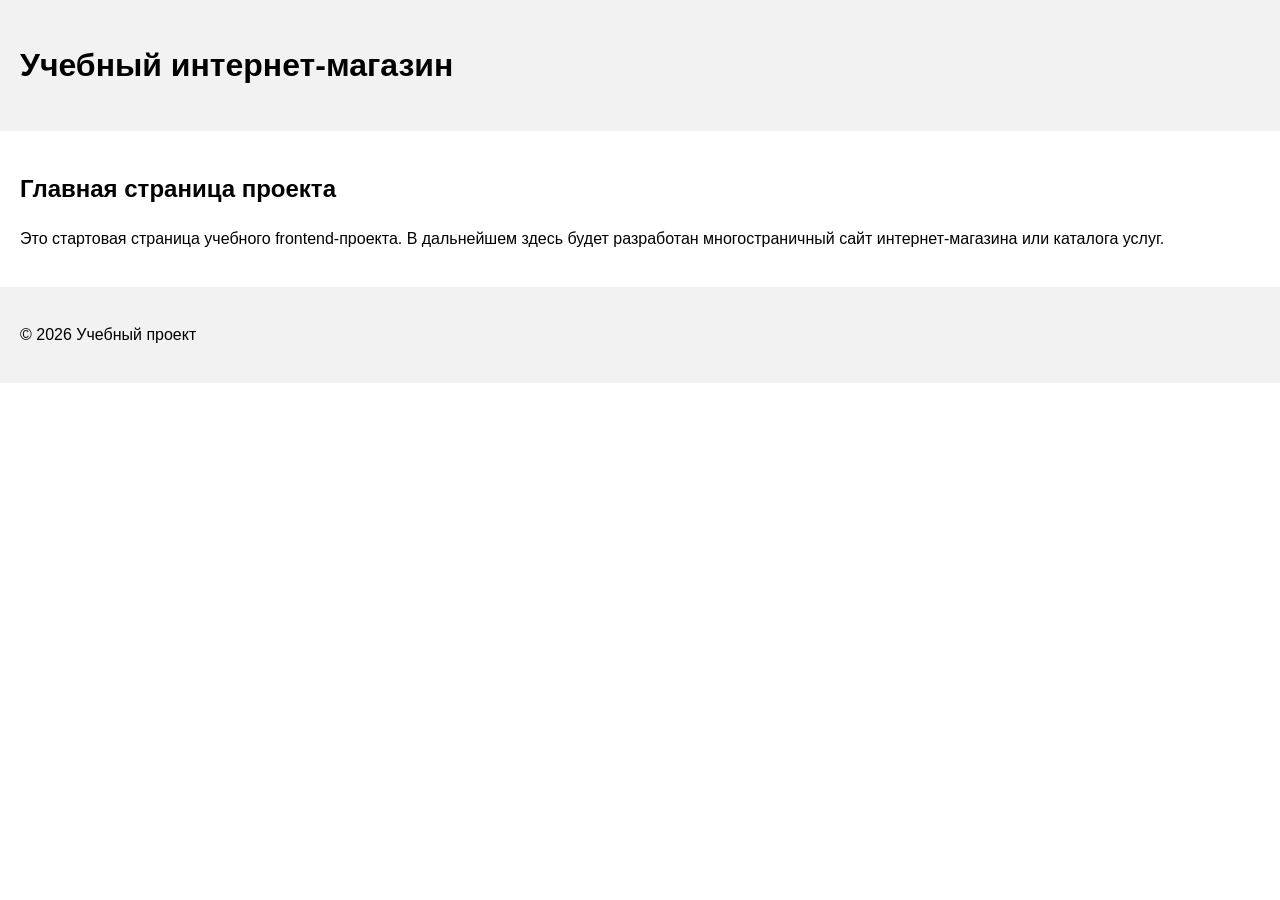
==== index.html @ 0f73a61c "feat: initialize frontend project structure" ====
<!DOCTYPE html>
<html lang="ru">
<head>
  <meta charset="UTF-8">
  <meta name="viewport" content="width=device-width, initial-scale=1.0">
  <title>Каталог товаров</title>
  <link rel="stylesheet" href="css/style.css">
</head>
<body>
  <header>
    <h1>Учебный интернет-магазин</h1>
  </header>

  <main>
    <section>
      <h2>Главная страница проекта</h2>
      <p>
        Это стартовая страница учебного frontend-проекта.
        В дальнейшем здесь будет разработан многостраничный сайт
        интернет-магазина или каталога услуг.
      </p>
    </section>

  </main>

  <footer>
    <p>&copy; 2026 Учебный проект</p>
  </footer>
</body>
</html>
---- css/style.css ----
body {
  margin: 0;
  font-family: Arial, sans-serif;
  line-height: 1.5;
}

header,
main,
footer {
  padding: 20px;
}

header {
  background-color: #f2f2f2;
}

footer {
  background-color: #f2f2f2;
}
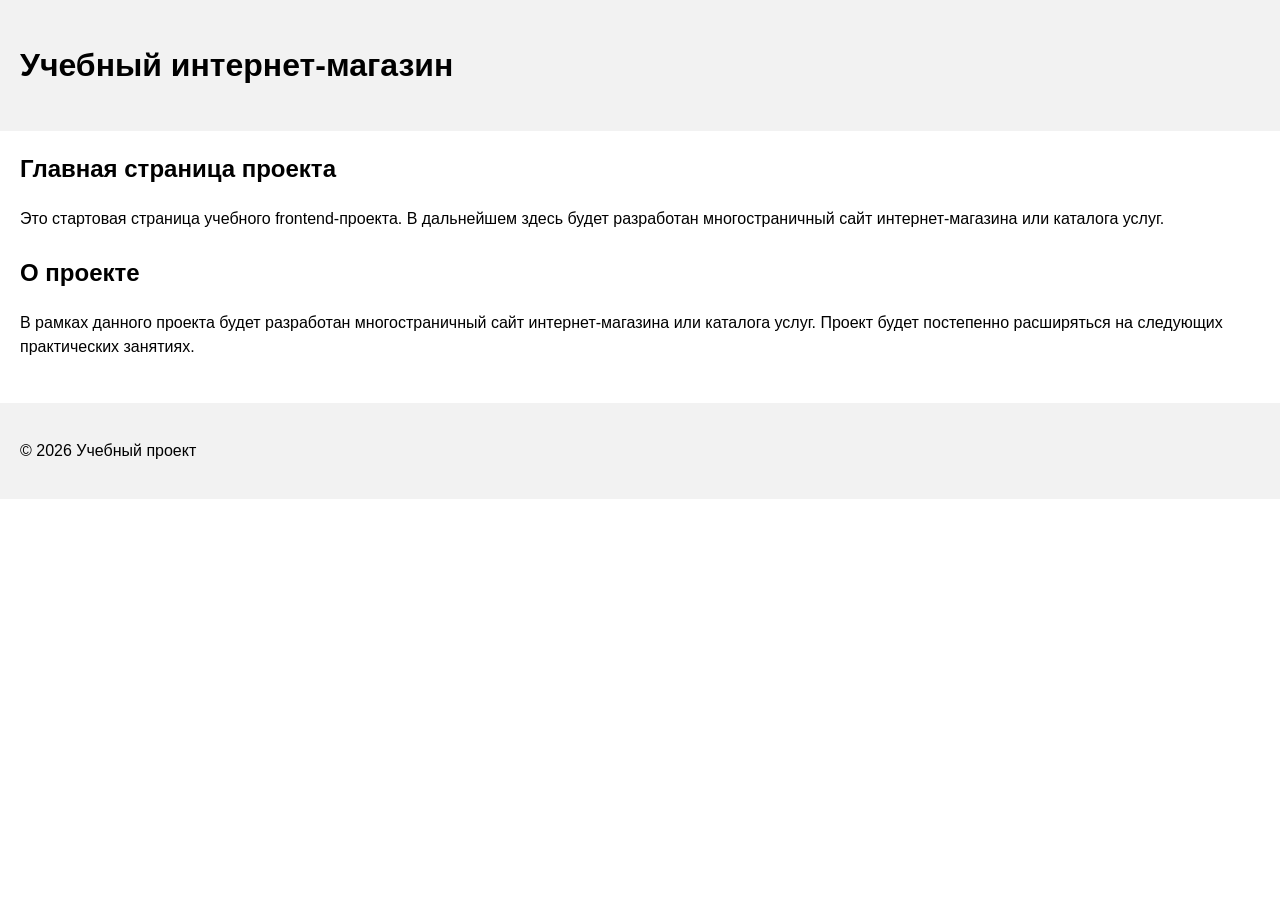
==== commit b18552d2: "feat: add project description section" ====
--- a/index.html
+++ b/index.html
@@ -21,6 +21,16 @@
       </p>
     </section>
 
+    <section>
+      <h2>О проекте</h2>
+      <p>
+        В рамках данного проекта будет разработан многостраничный сайт
+        интернет-магазина или каталога услуг. Проект будет постепенно
+        расширяться на следующих практических занятиях.
+      </p>
+    </section>
+
+
   </main>
 
   <footer>
--- a/css/style.css
+++ b/css/style.css
@@ -16,4 +16,12 @@
 
 footer {
   background-color: #f2f2f2;
-}+}
+
+section {
+  margin-bottom: 24px;
+}
+
+section h2 {
+  margin-top: 0;
+}
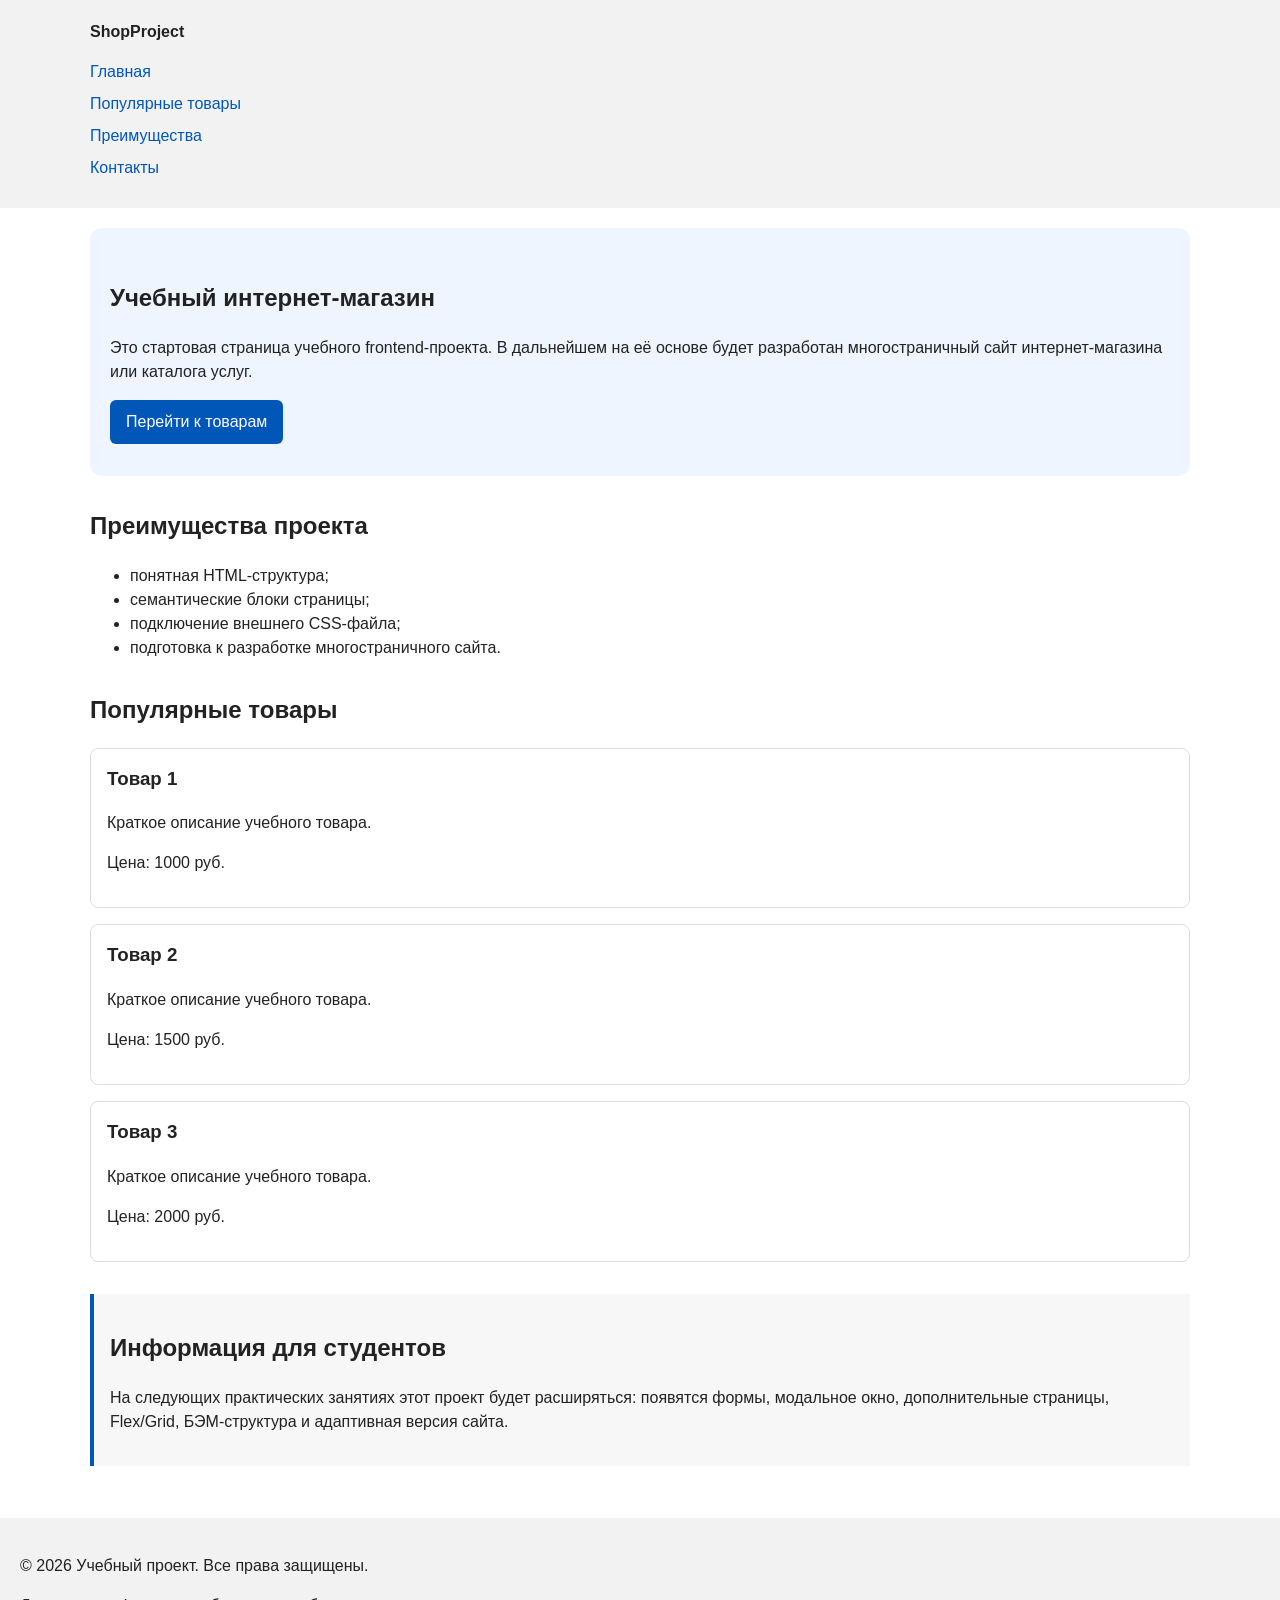
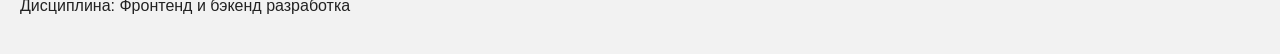
==== commit 574fce8c: "feat: add semantic HTML structure and base CSS styles" ====
--- a/index.html
+++ b/index.html
@@ -3,38 +3,88 @@
 <head>
   <meta charset="UTF-8">
   <meta name="viewport" content="width=device-width, initial-scale=1.0">
-  <title>Каталог товаров</title>
+  <title>Учебный интернет-магазин</title>
   <link rel="stylesheet" href="css/style.css">
 </head>
 <body>
   <header>
-    <h1>Учебный интернет-магазин</h1>
-  </header>
+  <div class="site-header">
+    <a class="site-logo" href="index.html">ShopProject</a>
 
-  <main>
-    <section>
-      <h2>Главная страница проекта</h2>
-      <p>
-        Это стартовая страница учебного frontend-проекта.
-        В дальнейшем здесь будет разработан многостраничный сайт
-        интернет-магазина или каталога услуг.
-      </p>
-    </section>
-
-    <section>
-      <h2>О проекте</h2>
-      <p>
-        В рамках данного проекта будет разработан многостраничный сайт
-        интернет-магазина или каталога услуг. Проект будет постепенно
-        расширяться на следующих практических занятиях.
-      </p>
-    </section>
+    <nav class="site-nav" aria-label="Основная навигация">
+      <ul class="site-nav__list">
+        <li><a href="index.html">Главная</a></li>
+        <li><a href="#popular">Популярные товары</a></li>
+        <li><a href="#advantages">Преимущества</a></li>
+        <li><a href="#contacts">Контакты</a></li>
+      </ul>
+    </nav>
+  </div>
+</header>
 
 
-  </main>
+<main>
+  <section class="hero">
+    <h1>Учебный интернет-магазин</h1>
+    <p>
+      Это стартовая страница учебного frontend-проекта.
+      В дальнейшем на её основе будет разработан многостраничный сайт
+      интернет-магазина или каталога услуг.
+    </p>
+    <a class="button" href="#popular">Перейти к товарам</a>
+  </section>
 
-  <footer>
-    <p>&copy; 2026 Учебный проект</p>
-  </footer>
+
+  <section class="section" id="advantages">
+    <h2>Преимущества проекта</h2>
+
+    <ul class="advantages-list">
+      <li>понятная HTML-структура;</li>
+      <li>семантические блоки страницы;</li>
+      <li>подключение внешнего CSS-файла;</li>
+      <li>подготовка к разработке многостраничного сайта.</li>
+    </ul>
+  </section>
+
+
+  <section class="section" id="popular">
+    <h2>Популярные товары</h2>
+
+    <article class="product-card">
+      <h3>Товар 1</h3>
+      <p>Краткое описание учебного товара.</p>
+      <p>Цена: 1000 руб.</p>
+    </article>
+
+    <article class="product-card">
+      <h3>Товар 2</h3>
+      <p>Краткое описание учебного товара.</p>
+      <p>Цена: 1500 руб.</p>
+    </article>
+
+    <article class="product-card">
+      <h3>Товар 3</h3>
+      <p>Краткое описание учебного товара.</p>
+      <p>Цена: 2000 руб.</p>
+    </article>
+  </section>
+
+
+  <aside class="aside-info">
+    <h2>Информация для студентов</h2>
+    <p>
+      На следующих практических занятиях этот проект будет расширяться:
+      появятся формы, модальное окно, дополнительные страницы, Flex/Grid,
+      БЭМ-структура и адаптивная версия сайта.
+    </p>
+  </aside>
+
+</main>
+
+<footer id="contacts">
+  <p>&copy; 2026 Учебный проект. Все права защищены.</p>
+  <p>Дисциплина: Фронтенд и бэкенд разработка</p>
+</footer>
+
 </body>
 </html>
--- a/css/style.css
+++ b/css/style.css
@@ -1,27 +1,172 @@
+/* 
+  Универсальное правило для всех элементов.
+  border-box делает расчёт размеров более понятным:
+  width включает content, padding и border.
+*/
+* {
+  box-sizing: border-box;
+}
+
+/*
+  Убираем стандартный внешний отступ браузера у body.
+  Без этого вокруг страницы может появиться белая рамка.
+*/
 body {
   margin: 0;
   font-family: Arial, sans-serif;
   line-height: 1.5;
+  color: #222222;
+  background-color: #ffffff;
 }
 
+/*
+  Задаём внутренние отступы для основных областей страницы.
+  Это делает содержимое визуально отделённым от краёв окна браузера.
+*/
 header,
 main,
 footer {
   padding: 20px;
 }
 
+/*
+  Оформляем шапку страницы.
+  Пока используется простой светло-серый фон.
+*/
 header {
   background-color: #f2f2f2;
 }
 
+/*
+  Оформляем подвал страницы тем же фоном,
+  чтобы визуально отделить его от основного содержимого.
+*/
 footer {
   background-color: #f2f2f2;
 }
 
-section {
-  margin-bottom: 24px;
+/*
+  Ограничиваем ширину содержимого шапки,
+  чтобы оно не растягивалось слишком сильно на широких экранах.
+*/
+.site-header {
+  max-width: 1100px;
+  margin: 0 auto;
 }
 
-section h2 {
+/*
+  Оформляем текстовый логотип.
+*/
+.site-logo {
+  font-weight: bold;
+  text-decoration: none;
+  color: #222222;
+}
+
+/*
+  Убираем стандартные отступы и маркеры списка навигации.
+*/
+.site-nav__list {
+  padding: 0;
+  margin: 16px 0 0;
+  list-style: none;
+}
+
+/*
+  Добавляем расстояние между пунктами меню.
+*/
+.site-nav__list li {
+  margin-bottom: 8px;
+}
+
+/*
+  Оформляем ссылки меню.
+*/
+.site-nav__list a {
+  color: #0057b8;
+  text-decoration: none;
+}
+
+/*
+  При наведении мыши подчёркиваем ссылку.
+  Подробно состояния интерфейса будут рассмотрены в практической работе 1.7.
+*/
+.site-nav__list a:hover {
+  text-decoration: underline;
+}
+
+/*
+  Hero-блок — первый крупный блок страницы.
+  Он визуально отделяется от остальных разделов фоном и отступами.
+*/
+.hero {
+  max-width: 1100px;
+  margin: 0 auto 32px;
+  padding: 32px 20px;
+  background-color: #eef5ff;
+  border-radius: 12px;
+}
+
+/*
+  Общий класс для разделов страницы.
+*/
+.section {
+  max-width: 1100px;
+  margin: 0 auto 32px;
+}
+
+/*
+  Убираем лишний верхний отступ у заголовков разделов.
+*/
+.section h2 {
   margin-top: 0;
 }
+
+/*
+  Карточка товара — самостоятельный блок.
+  На следующих занятиях карточки будут доработаны и выстроены в сетку.
+*/
+.product-card {
+  margin-bottom: 16px;
+  padding: 16px;
+  border: 1px solid #dddddd;
+  border-radius: 8px;
+  background-color: #ffffff;
+}
+
+/*
+  Убираем лишний верхний отступ у заголовка карточки.
+*/
+.product-card h3 {
+  margin-top: 0;
+}
+
+/*
+  Пока это обычная ссылка, но визуально она оформляется как кнопка.
+*/
+.button {
+  display: inline-block;
+  padding: 10px 16px;
+  color: #ffffff;
+  background-color: #0057b8;
+  text-decoration: none;
+  border-radius: 6px;
+}
+
+/*
+  Простое состояние наведения для кнопки.
+*/
+.button:hover {
+  background-color: #003f86;
+}
+
+/*
+  Дополнительный информационный блок.
+*/
+.aside-info {
+  max-width: 1100px;
+  margin: 0 auto 32px;
+  padding: 16px;
+  border-left: 4px solid #0057b8;
+  background-color: #f7f7f7;
+}
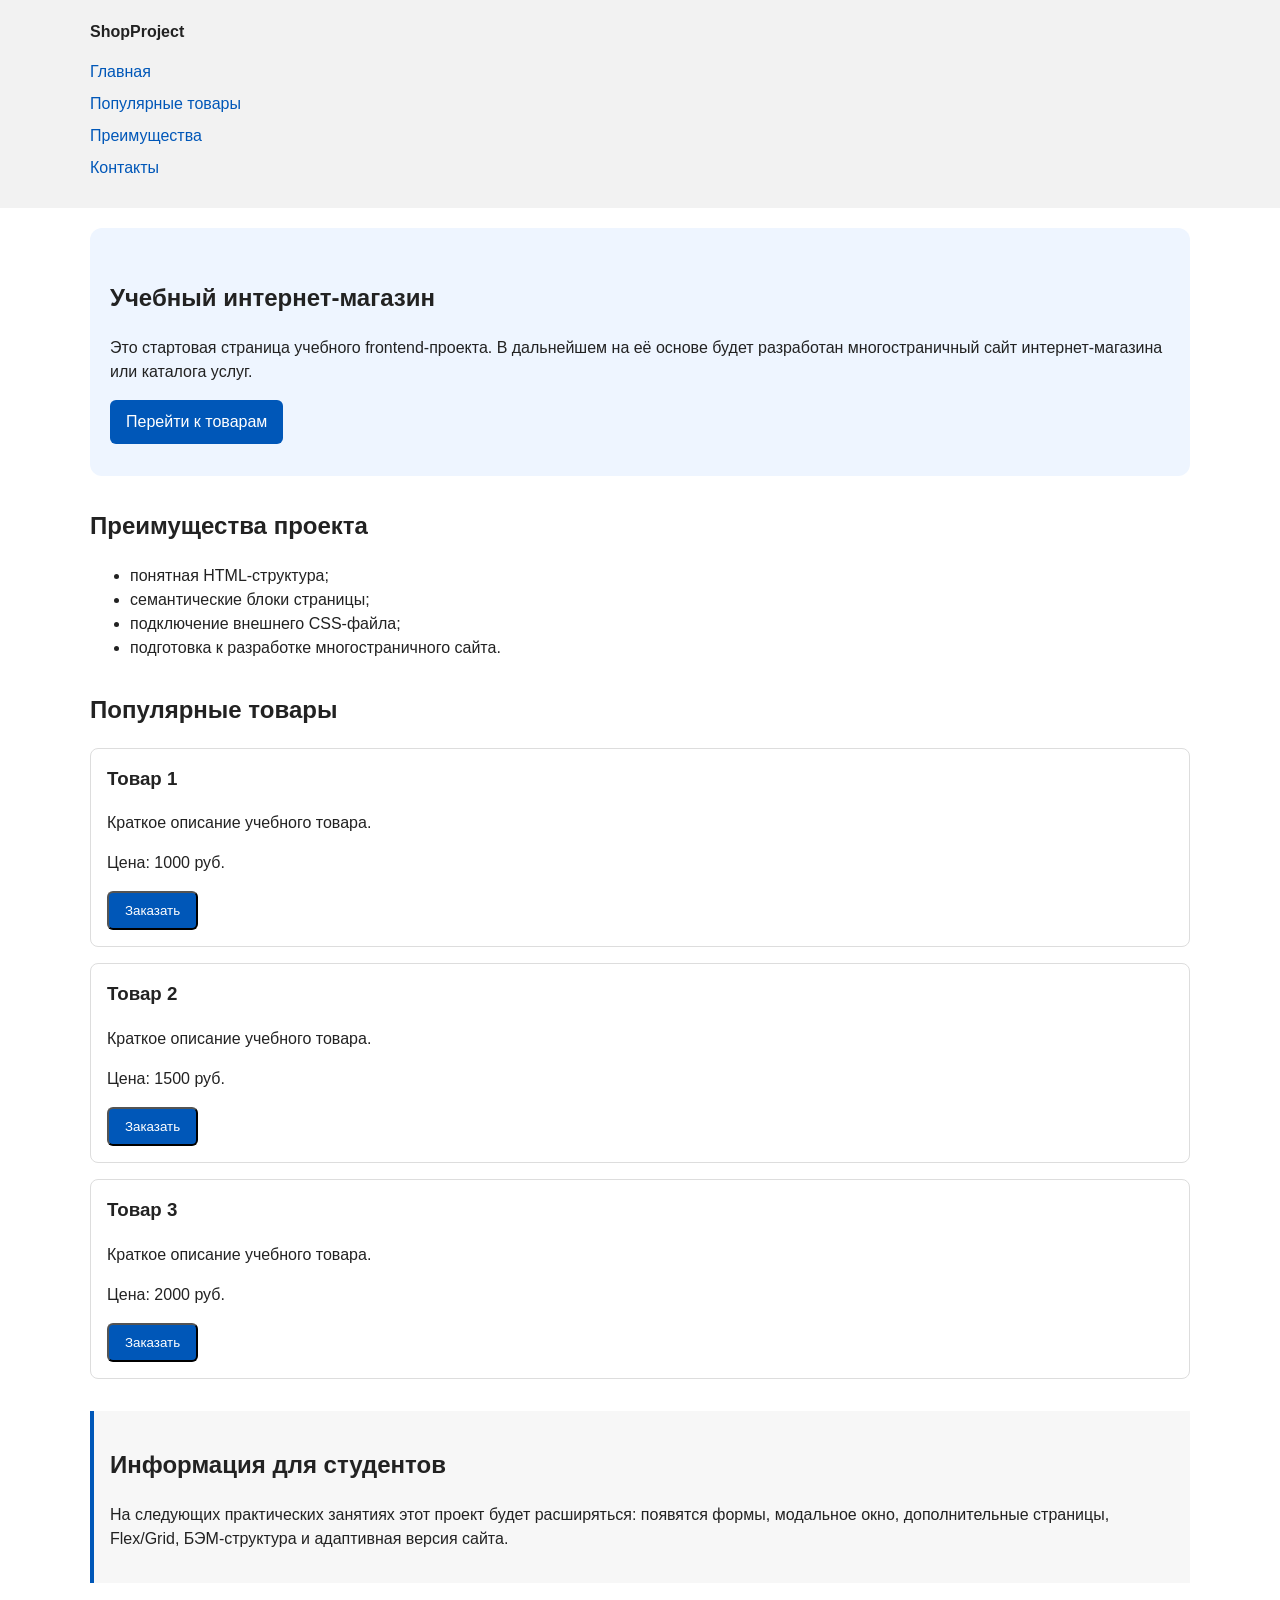
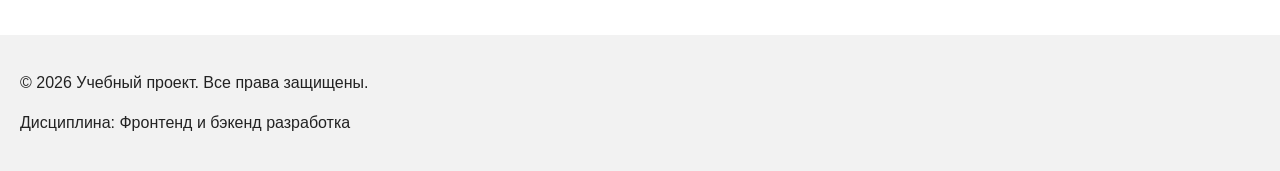
==== commit f65dd127: "feat: add order form modal and validation" ====
--- a/index.html
+++ b/index.html
@@ -5,6 +5,7 @@
   <meta name="viewport" content="width=device-width, initial-scale=1.0">
   <title>Учебный интернет-магазин</title>
   <link rel="stylesheet" href="css/style.css">
+  <script src="js/main.js" defer></script>
 </head>
 <body>
   <header>
@@ -54,18 +55,27 @@
       <h3>Товар 1</h3>
       <p>Краткое описание учебного товара.</p>
       <p>Цена: 1000 руб.</p>
+      <button class="button product-card__button" type="button" data-product="Товар 1">
+        Заказать
+      </button>
     </article>
 
     <article class="product-card">
       <h3>Товар 2</h3>
       <p>Краткое описание учебного товара.</p>
       <p>Цена: 1500 руб.</p>
+      <button class="button product-card__button" type="button" data-product="Товар 2">
+        Заказать
+      </button>
     </article>
 
     <article class="product-card">
       <h3>Товар 3</h3>
       <p>Краткое описание учебного товара.</p>
       <p>Цена: 2000 руб.</p>
+      <button class="button product-card__button" type="button" data-product="Товар 3">
+        Заказать
+      </button>
     </article>
   </section>
 
@@ -86,5 +96,102 @@
   <p>Дисциплина: Фронтенд и бэкенд разработка</p>
 </footer>
 
+<dialog class="order-dialog" id="order-dialog" aria-labelledby="order-dialog-title">
+  <h2 id="order-dialog-title">Оформление заявки</h2>
+
+  <form class="order-form" id="order-form" action="#" method="post" novalidate>
+    <input id="selected-product" name="selected-product" type="hidden">
+
+    <div class="form-field">
+      <label for="order-name">Имя</label>
+      <input
+        id="order-name"
+        name="name"
+        type="text"
+        placeholder="Введите ваше имя"
+        minlength="2"
+        autocomplete="given-name"
+        required
+      >
+    </div>
+
+    <div class="form-field">
+      <label for="order-email">E-mail</label>
+      <input
+        id="order-email"
+        name="email"
+        type="email"
+        placeholder="example@mail.ru"
+        autocomplete="email"
+        required
+      >
+    </div>
+
+    <div class="form-field">
+      <label for="order-phone">Телефон</label>
+      <input
+        id="order-phone"
+        name="phone"
+        type="tel"
+        inputmode="tel"
+        placeholder="+7 (900) 000-00-00"
+        pattern="^\+7 \(\d{3}\) \d{3}-\d{2}-\d{2}$"
+        required
+      >
+      <small>Формат: +7 (900) 000-00-00</small>
+    </div>
+
+    <div class="form-field">
+      <label for="order-date">Дата связи</label>
+      <input
+        id="order-date"
+        name="date"
+        type="date"
+      >
+    </div>
+
+    <div class="form-field">
+      <label for="order-topic">Тема заявки</label>
+      <select id="order-topic" name="topic" required>
+        <option value="">Выберите тему</option>
+        <option value="product">Заказ товара</option>
+        <option value="consultation">Консультация</option>
+        <option value="delivery">Доставка</option>
+      </select>
+    </div>
+
+    <div class="form-field">
+      <label for="order-comment">Комментарий</label>
+      <textarea
+        id="order-comment"
+        name="comment"
+        rows="4"
+        placeholder="Укажите дополнительную информацию"
+      ></textarea>
+    </div>
+
+    <div class="form-field form-field--checkbox">
+      <label>
+        <input
+          id="order-agreement"
+          name="agreement"
+          type="checkbox"
+          required
+        >
+        Я согласен на обработку данных
+      </label>
+    </div>
+
+    <div class="form-actions">
+      <button type="button" id="close-order-dialog">Закрыть</button>
+      <button type="submit">Отправить заявку</button>
+    </div>
+  </form>
+</dialog>
+
+<p class="success-message" id="success-message" hidden>
+  Форма успешно отправлена!
+</p>
+
 </body>
 </html>
--- a/css/style.css
+++ b/css/style.css
@@ -170,3 +170,105 @@
   border-left: 4px solid #0057b8;
   background-color: #f7f7f7;
 }
+
+/*
+  Модальное окно.
+  Элемент dialog сам умеет открываться поверх страницы.
+*/
+.order-dialog {
+  width: min(100% - 32px, 560px);
+  padding: 24px;
+  border: none;
+  border-radius: 12px;
+}
+
+/*
+  Затемнение фона за модальным окном.
+*/
+.order-dialog::backdrop {
+  background-color: rgba(0, 0, 0, 0.5);
+}
+
+/*
+  Поле формы.
+  Каждый блок получает нижний отступ.
+*/
+.form-field {
+  margin-bottom: 16px;
+}
+
+/*
+  Подпись поля.
+*/
+.form-field label {
+  display: block;
+  margin-bottom: 6px;
+}
+
+/*
+  Основные поля формы.
+*/
+.form-field input,
+.form-field select,
+.form-field textarea {
+  width: 100%;
+  padding: 10px 12px;
+  border: 1px solid #cccccc;
+  border-radius: 6px;
+  font: inherit;
+}
+
+/*
+  Checkbox не должен занимать всю ширину.
+*/
+.form-field input[type="checkbox"] {
+  width: auto;
+}
+
+/*
+  Подсказка под полем телефона.
+*/
+.form-field small {
+  display: block;
+  margin-top: 4px;
+  color: #666666;
+}
+
+/*
+  Видимый фокус для клавиатурной навигации.
+*/
+.form-field input:focus-visible,
+.form-field select:focus-visible,
+.form-field textarea:focus-visible,
+.form-actions button:focus-visible {
+  outline: 2px solid #0057b8;
+  outline-offset: 2px;
+}
+
+/*
+  Подсветка ошибочных полей.
+  Атрибут aria-invalid будет добавляться через JavaScript.
+*/
+[aria-invalid="true"] {
+  border-color: #b00020;
+}
+
+/*
+  Кнопки формы.
+*/
+.form-actions {
+  display: flex;
+  gap: 12px;
+  margin-top: 20px;
+}
+
+/*
+  Сообщение об успешной отправке.
+*/
+.success-message {
+  max-width: 1100px;
+  margin: 24px auto;
+  padding: 16px;
+  border-left: 4px solid #168a2f;
+  background-color: #eefaf0;
+}
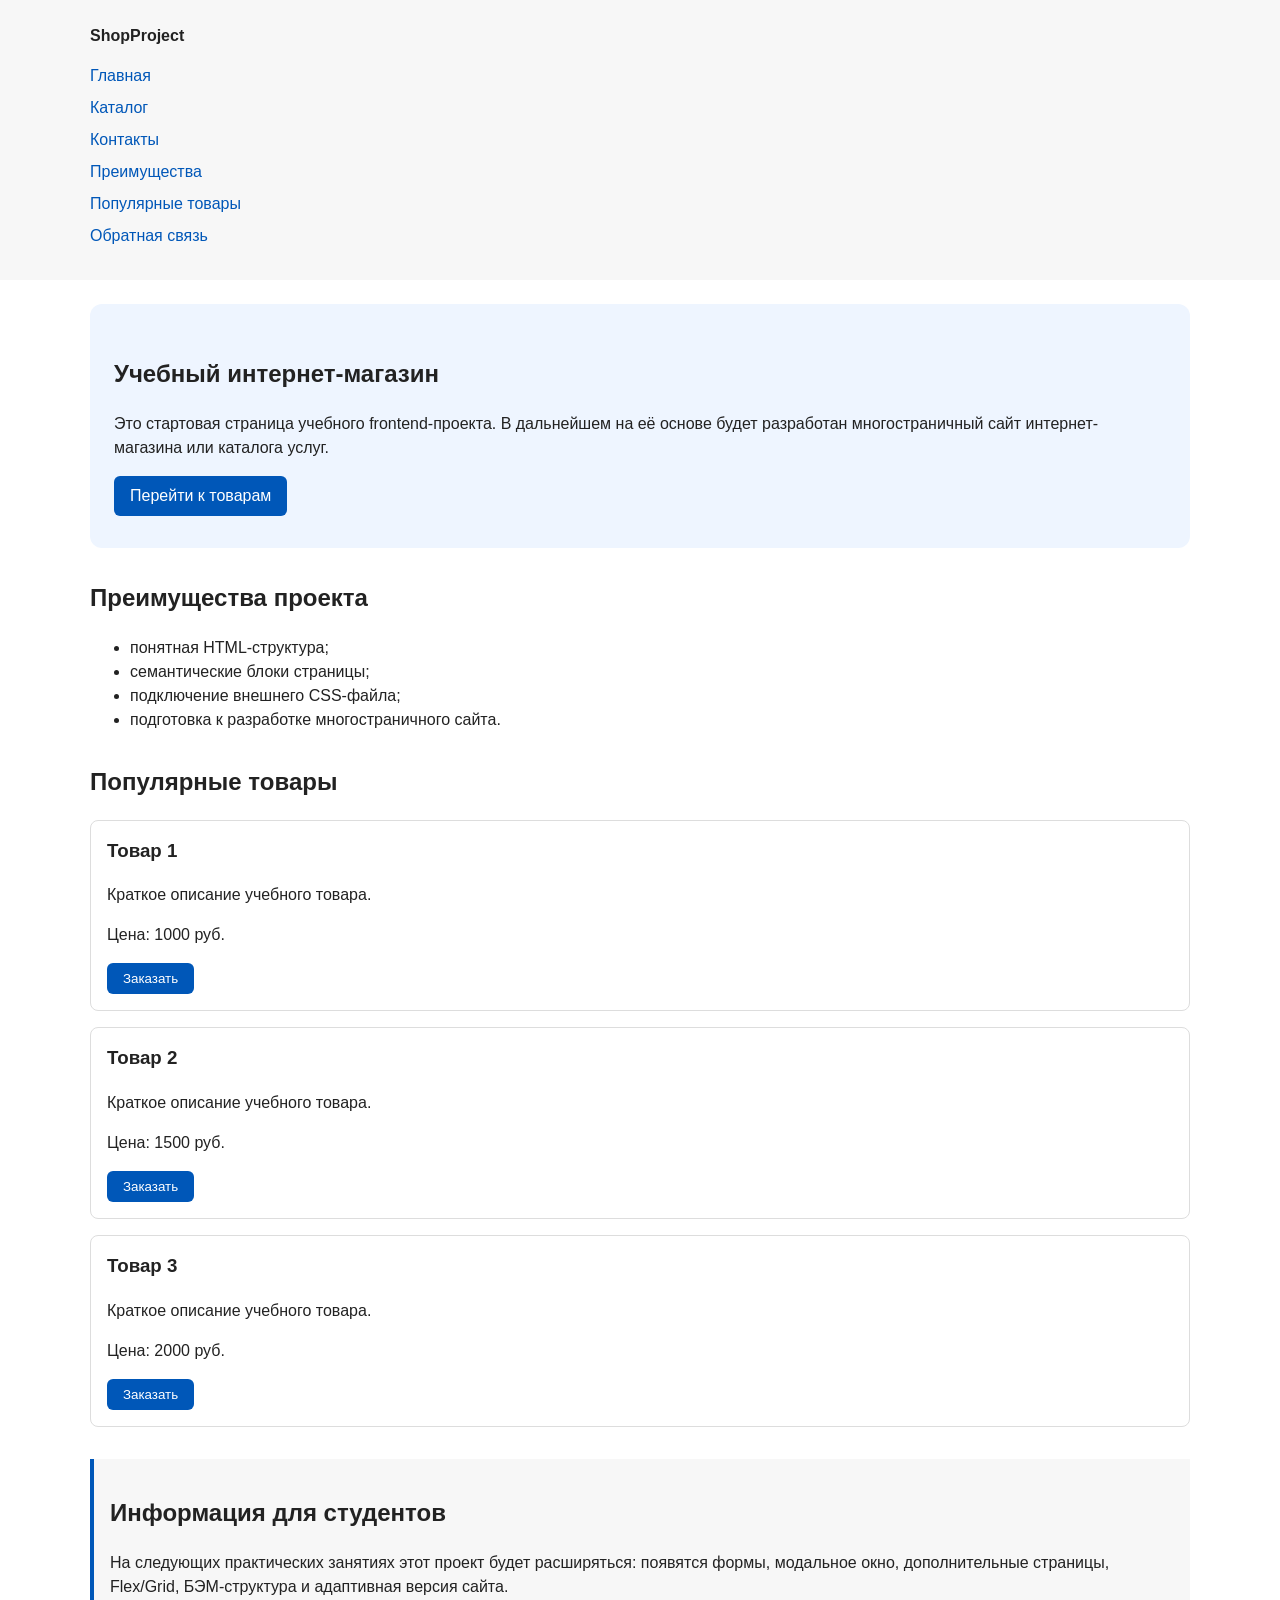
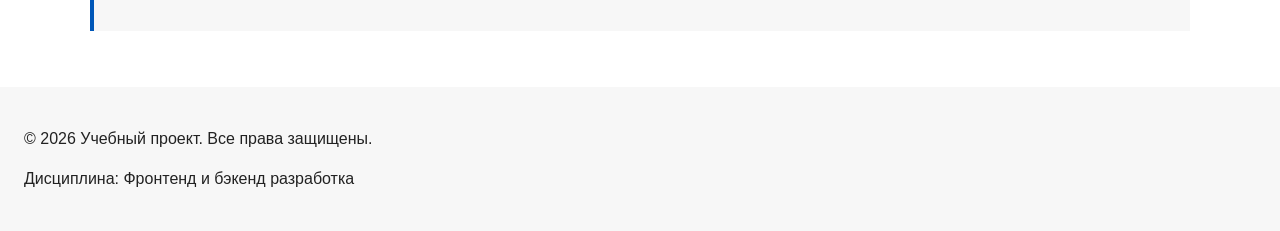
==== commit 2d66adcf: "feat: add multi-page structure navigation and anchors" ====
--- a/index.html
+++ b/index.html
@@ -6,6 +6,11 @@
   <title>Учебный интернет-магазин</title>
   <link rel="stylesheet" href="css/style.css">
   <script src="js/main.js" defer></script>
+  <meta property="og:type" content="website">
+  <meta property="og:title" content="Учебный интернет-магазин">
+  <meta property="og:description" content="Учебный frontend-проект интернет-магазина.">
+  <meta property="og:image" content="https://username.github.io/kr1-html-css-shop/images/preview.jpg">
+
 </head>
 <body>
   <header>
@@ -15,9 +20,11 @@
     <nav class="site-nav" aria-label="Основная навигация">
       <ul class="site-nav__list">
         <li><a href="index.html">Главная</a></li>
-        <li><a href="#popular">Популярные товары</a></li>
-        <li><a href="#advantages">Преимущества</a></li>
-        <li><a href="#contacts">Контакты</a></li>
+        <li><a href="catalog.html">Каталог</a></li>
+        <li><a href="contacts.html">Контакты</a></li>
+        <li><a href="index.html#advantages">Преимущества</a></li>
+        <li><a href="index.html#popular">Популярные товары</a></li>
+        <li><a href="index.html#contacts">Обратная связь</a></li>
       </ul>
     </nav>
   </div>
--- a/css/style.css
+++ b/css/style.css
@@ -1,23 +1,57 @@
-/* 
-  Универсальное правило для всех элементов.
-  border-box делает расчёт размеров более понятным:
-  width включает content, padding и border.
-*/
+/* ===============================
+   1. Переменные проекта
+   =============================== */
+
+:root {
+  /* Основные цвета проекта */
+  --color-bg: #ffffff;
+  --color-text: #222222;
+  --color-muted: #666666;
+  --color-primary: #0057b8;
+  --color-primary-dark: #003f86;
+  --color-border: #dddddd;
+  --color-surface: #f7f7f7;
+  --color-surface-accent: #eef5ff;
+  --color-danger: #b00020;
+  --color-success: #168a2f;
+  --color-success-bg: #eefaf0;
+  --color-white: #ffffff;
+
+  /* Отступы */
+  --space-xs: 4px;
+  --space-sm: 8px;
+  --space-md: 16px;
+  --space-lg: 24px;
+  --space-xl: 32px;
+
+  /* Скругления */
+  --radius-sm: 6px;
+  --radius-md: 8px;
+  --radius-lg: 12px;
+
+  /* Размеры */
+  --container-width: 1100px;
+}
+
+/* ===============================
+   2. Базовые стили
+   =============================== */
+
 * {
   box-sizing: border-box;
 }
 
-/*
-  Убираем стандартный внешний отступ браузера у body.
-  Без этого вокруг страницы может появиться белая рамка.
-*/
 body {
   margin: 0;
   font-family: Arial, sans-serif;
   line-height: 1.5;
-  color: #222222;
-  background-color: #ffffff;
-}
+  color: var(--color-text);
+  background-color: var(--color-bg);
+}
+
+/* ===============================
+   3. Общие элементы интерфейса
+   =============================== */
 
 /*
   Задаём внутренние отступы для основных областей страницы.
@@ -26,7 +60,7 @@
 header,
 main,
 footer {
-  padding: 20px;
+  padding: var(--space-lg);
 }
 
 /*
@@ -34,7 +68,7 @@
   Пока используется простой светло-серый фон.
 */
 header {
-  background-color: #f2f2f2;
+  background-color: var(--color-surface);
 }
 
 /*
@@ -42,7 +76,7 @@
   чтобы визуально отделить его от основного содержимого.
 */
 footer {
-  background-color: #f2f2f2;
+  background-color: var(--color-surface);
 }
 
 /*
@@ -50,9 +84,67 @@
   чтобы оно не растягивалось слишком сильно на широких экранах.
 */
 .site-header {
-  max-width: 1100px;
+  max-width: var(--container-width);
   margin: 0 auto;
 }
+
+/*
+  Пока это обычная ссылка, но визуально она оформляется как кнопка.
+*/
+.button {
+  display: inline-block;
+  padding: var(--space-sm) var(--space-md);
+  color: var(--color-white);
+  background-color: var(--color-primary);
+  text-decoration: none;
+  border: none;
+  border-radius: var(--radius-sm);
+  cursor: pointer;
+}
+
+/*
+  Простое состояние наведения для кнопки.
+*/
+.button:hover {
+  background-color: var(--color-primary-dark);
+}
+
+.button:focus-visible {
+  outline: 2px solid var(--color-primary);
+  outline-offset: 3px;
+}
+
+.button:disabled {
+  opacity: 0.6;
+  cursor: not-allowed;
+}
+
+a {
+  color: var(--color-primary);
+}
+
+a:hover {
+  color: var(--color-primary-dark);
+}
+
+a:focus-visible {
+  outline: 2px solid var(--color-primary);
+  outline-offset: 3px;
+}
+
+html {
+  scroll-behavior: smooth;
+}
+
+:target {
+  outline: 2px dashed var(--color-primary);
+  outline-offset: 4px;
+}
+
+
+/* ===============================
+   4. Компоненты страницы
+   =============================== */
 
 /*
   Оформляем текстовый логотип.
@@ -60,7 +152,7 @@
 .site-logo {
   font-weight: bold;
   text-decoration: none;
-  color: #222222;
+  color: var(--color-text);
 }
 
 /*
@@ -68,7 +160,7 @@
 */
 .site-nav__list {
   padding: 0;
-  margin: 16px 0 0;
+  margin: var(--space-md) 0 0;
   list-style: none;
 }
 
@@ -76,14 +168,14 @@
   Добавляем расстояние между пунктами меню.
 */
 .site-nav__list li {
-  margin-bottom: 8px;
+  margin-bottom: var(--space-sm);
 }
 
 /*
   Оформляем ссылки меню.
 */
 .site-nav__list a {
-  color: #0057b8;
+  color: var(--color-primary);
   text-decoration: none;
 }
 
@@ -100,24 +192,18 @@
   Он визуально отделяется от остальных разделов фоном и отступами.
 */
 .hero {
-  max-width: 1100px;
-  margin: 0 auto 32px;
-  padding: 32px 20px;
-  background-color: #eef5ff;
-  border-radius: 12px;
-}
-
-/*
-  Общий класс для разделов страницы.
-*/
+  max-width: var(--container-width);
+  margin: 0 auto var(--space-xl);
+  padding: var(--space-xl) var(--space-lg);
+  background-color: var(--color-surface-accent);
+  border-radius: var(--radius-lg);
+}
+
 .section {
-  max-width: 1100px;
-  margin: 0 auto 32px;
-}
-
-/*
-  Убираем лишний верхний отступ у заголовков разделов.
-*/
+  max-width: var(--container-width);
+  margin: 0 auto var(--space-xl);
+}
+
 .section h2 {
   margin-top: 0;
 }
@@ -127,11 +213,15 @@
   На следующих занятиях карточки будут доработаны и выстроены в сетку.
 */
 .product-card {
-  margin-bottom: 16px;
-  padding: 16px;
-  border: 1px solid #dddddd;
-  border-radius: 8px;
-  background-color: #ffffff;
+  margin-bottom: var(--space-md);
+  padding: var(--space-md);
+  border: 1px solid var(--color-border);
+  border-radius: var(--radius-md);
+  background-color: var(--color-bg);
+}
+
+.product-card:hover {
+  border-color: var(--color-primary);
 }
 
 /*
@@ -142,34 +232,19 @@
 }
 
 /*
-  Пока это обычная ссылка, но визуально она оформляется как кнопка.
-*/
-.button {
-  display: inline-block;
-  padding: 10px 16px;
-  color: #ffffff;
-  background-color: #0057b8;
-  text-decoration: none;
-  border-radius: 6px;
-}
-
-/*
-  Простое состояние наведения для кнопки.
-*/
-.button:hover {
-  background-color: #003f86;
-}
-
-/*
   Дополнительный информационный блок.
 */
 .aside-info {
-  max-width: 1100px;
-  margin: 0 auto 32px;
-  padding: 16px;
-  border-left: 4px solid #0057b8;
-  background-color: #f7f7f7;
-}
+  max-width: var(--container-width);
+  margin: 0 auto var(--space-xl);
+  padding: var(--space-md);
+  border-left: 4px solid var(--color-primary);
+  background-color: var(--color-surface);
+}
+
+/* ===============================
+   5. Форма и модальное окно
+   =============================== */
 
 /*
   Модальное окно.
@@ -177,9 +252,9 @@
 */
 .order-dialog {
   width: min(100% - 32px, 560px);
-  padding: 24px;
+  padding: var(--space-lg);
   border: none;
-  border-radius: 12px;
+  border-radius: var(--radius-lg);
 }
 
 /*
@@ -194,7 +269,7 @@
   Каждый блок получает нижний отступ.
 */
 .form-field {
-  margin-bottom: 16px;
+  margin-bottom: var(--space-md);
 }
 
 /*
@@ -202,7 +277,7 @@
 */
 .form-field label {
   display: block;
-  margin-bottom: 6px;
+  margin-bottom: var(--space-xs);
 }
 
 /*
@@ -213,8 +288,8 @@
 .form-field textarea {
   width: 100%;
   padding: 10px 12px;
-  border: 1px solid #cccccc;
-  border-radius: 6px;
+  border: 1px solid var(--color-border);
+  border-radius: var(--radius-sm);
   font: inherit;
 }
 
@@ -230,8 +305,17 @@
 */
 .form-field small {
   display: block;
-  margin-top: 4px;
-  color: #666666;
+  margin-top: var(--space-xs);
+  color: var(--color-muted);
+}
+
+/*
+  Реакция поля при наведении.
+*/
+.form-field input:hover,
+.form-field select:hover,
+.form-field textarea:hover {
+  border-color: var(--color-primary);
 }
 
 /*
@@ -241,8 +325,8 @@
 .form-field select:focus-visible,
 .form-field textarea:focus-visible,
 .form-actions button:focus-visible {
-  outline: 2px solid #0057b8;
-  outline-offset: 2px;
+  outline: 2px solid var(--color-primary);
+  outline-offset: 3px;
 }
 
 /*
@@ -250,7 +334,7 @@
   Атрибут aria-invalid будет добавляться через JavaScript.
 */
 [aria-invalid="true"] {
-  border-color: #b00020;
+  border-color: var(--color-danger);
 }
 
 /*
@@ -266,9 +350,25 @@
   Сообщение об успешной отправке.
 */
 .success-message {
-  max-width: 1100px;
-  margin: 24px auto;
-  padding: 16px;
-  border-left: 4px solid #168a2f;
-  background-color: #eefaf0;
-}
+  max-width: var(--container-width);
+  margin: var(--space-lg) auto;
+  padding: var(--space-md);
+  border-left: 4px solid var(--color-success);
+  background-color: var(--color-success-bg);
+}
+
+.breadcrumbs {
+  max-width: var(--container-width);
+  margin: 0 auto var(--space-md);
+  font-size: 14px;
+  color: var(--color-muted);
+}
+
+.breadcrumbs a {
+  color: var(--color-primary);
+}
+
+.breadcrumbs span::before {
+  content: " / ";
+  color: var(--color-muted);
+}
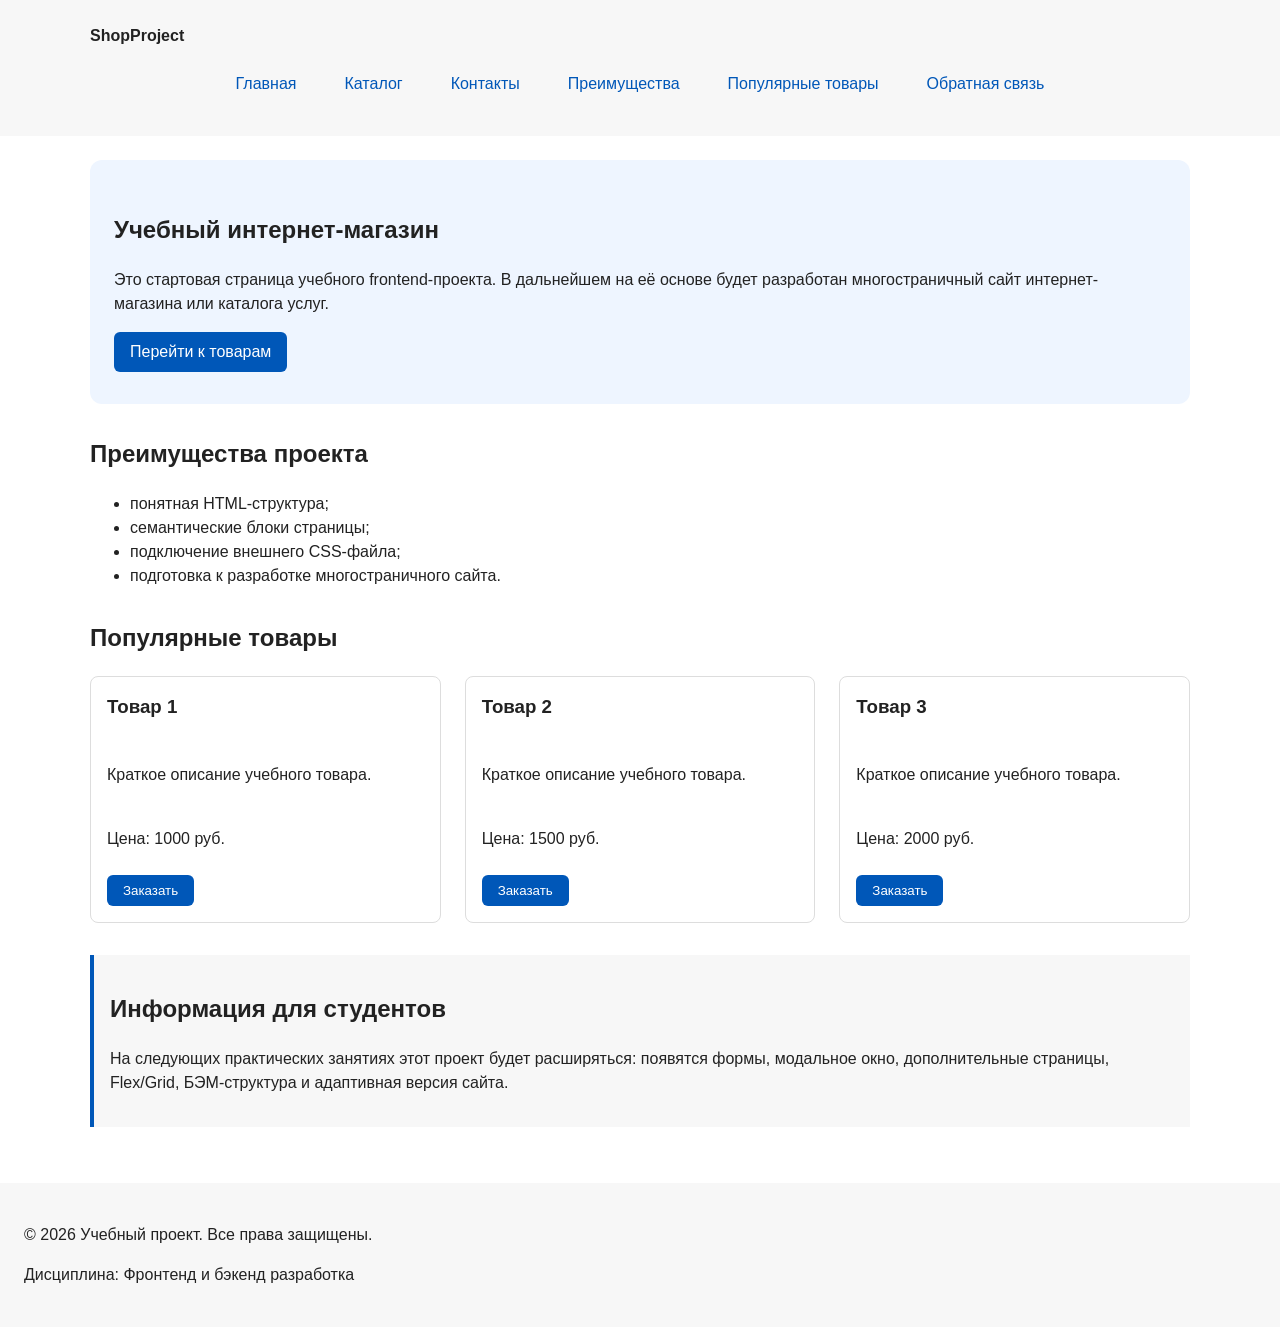
==== commit a21498e0: "feat: add flex navigation and grid catalog layout" ====
--- a/index.html
+++ b/index.html
@@ -56,8 +56,9 @@
 
 
   <section class="section" id="popular">
-    <h2>Популярные товары</h2>
-
+  <h2>Популярные товары</h2>
+
+  <div class="products-grid">
     <article class="product-card">
       <h3>Товар 1</h3>
       <p>Краткое описание учебного товара.</p>
@@ -84,7 +85,9 @@
         Заказать
       </button>
     </article>
-  </section>
+  </div>
+</section>
+
 
 
   <aside class="aside-info">
--- a/css/style.css
+++ b/css/style.css
@@ -159,6 +159,11 @@
   Убираем стандартные отступы и маркеры списка навигации.
 */
 .site-nav__list {
+  display: flex;
+  flex-wrap: wrap;
+  justify-content: center;
+  align-items: center;
+  gap: var(--space-md);
   padding: 0;
   margin: var(--space-md) 0 0;
   list-style: none;
@@ -175,8 +180,11 @@
   Оформляем ссылки меню.
 */
 .site-nav__list a {
+  display: inline-block;
+  padding: var(--space-sm) var(--space-md);
   color: var(--color-primary);
   text-decoration: none;
+  border-radius: var(--radius-sm);
 }
 
 /*
@@ -184,7 +192,8 @@
   Подробно состояния интерфейса будут рассмотрены в практической работе 1.7.
 */
 .site-nav__list a:hover {
-  text-decoration: underline;
+  color: var(--color-white);
+  background-color: var(--color-primary);
 }
 
 /*
@@ -210,14 +219,21 @@
 
 /*
   Карточка товара — самостоятельный блок.
-  На следующих занятиях карточки будут доработаны и выстроены в сетку.
 */
 .product-card {
-  margin-bottom: var(--space-md);
+  display: flex;
+  flex-direction: column;
+  gap: var(--space-sm);
+  margin-bottom: 0;
   padding: var(--space-md);
   border: 1px solid var(--color-border);
   border-radius: var(--radius-md);
   background-color: var(--color-bg);
+}
+
+.product-card .button {
+  margin-top: auto;
+  align-self: flex-start;
 }
 
 .product-card:hover {
@@ -372,3 +388,59 @@
   content: " / ";
   color: var(--color-muted);
 }
+
+.products-grid {
+  display: grid;
+  grid-template-columns: repeat(3, 1fr);
+  gap: var(--space-lg);
+}
+
+.catalog-layout {
+  max-width: var(--container-width);
+  margin: 0 auto var(--space-xl);
+  display: grid;
+  grid-template-columns: 260px 1fr;
+  grid-template-areas: "filters products";
+  gap: var(--space-lg);
+}
+
+.catalog-filters {
+  grid-area: filters;
+  padding: var(--space-md);
+  border: 1px solid var(--color-border);
+  border-radius: var(--radius-md);
+  background-color: var(--color-surface);
+}
+
+.catalog-products {
+  grid-area: products;
+}
+
+.filters-form {
+  display: grid;
+  gap: var(--space-md);
+}
+
+.filters-form fieldset {
+  margin: 0;
+  padding: var(--space-md);
+  border: 1px solid var(--color-border);
+  border-radius: var(--radius-sm);
+}
+
+.filters-form legend {
+  font-weight: 700;
+}
+
+.filters-form label {
+  display: block;
+  margin-bottom: var(--space-sm);
+}
+
+.filters-form input[type="number"] {
+  width: 100%;
+  padding: 8px 10px;
+  border: 1px solid var(--color-border);
+  border-radius: var(--radius-sm);
+  font: inherit;
+}
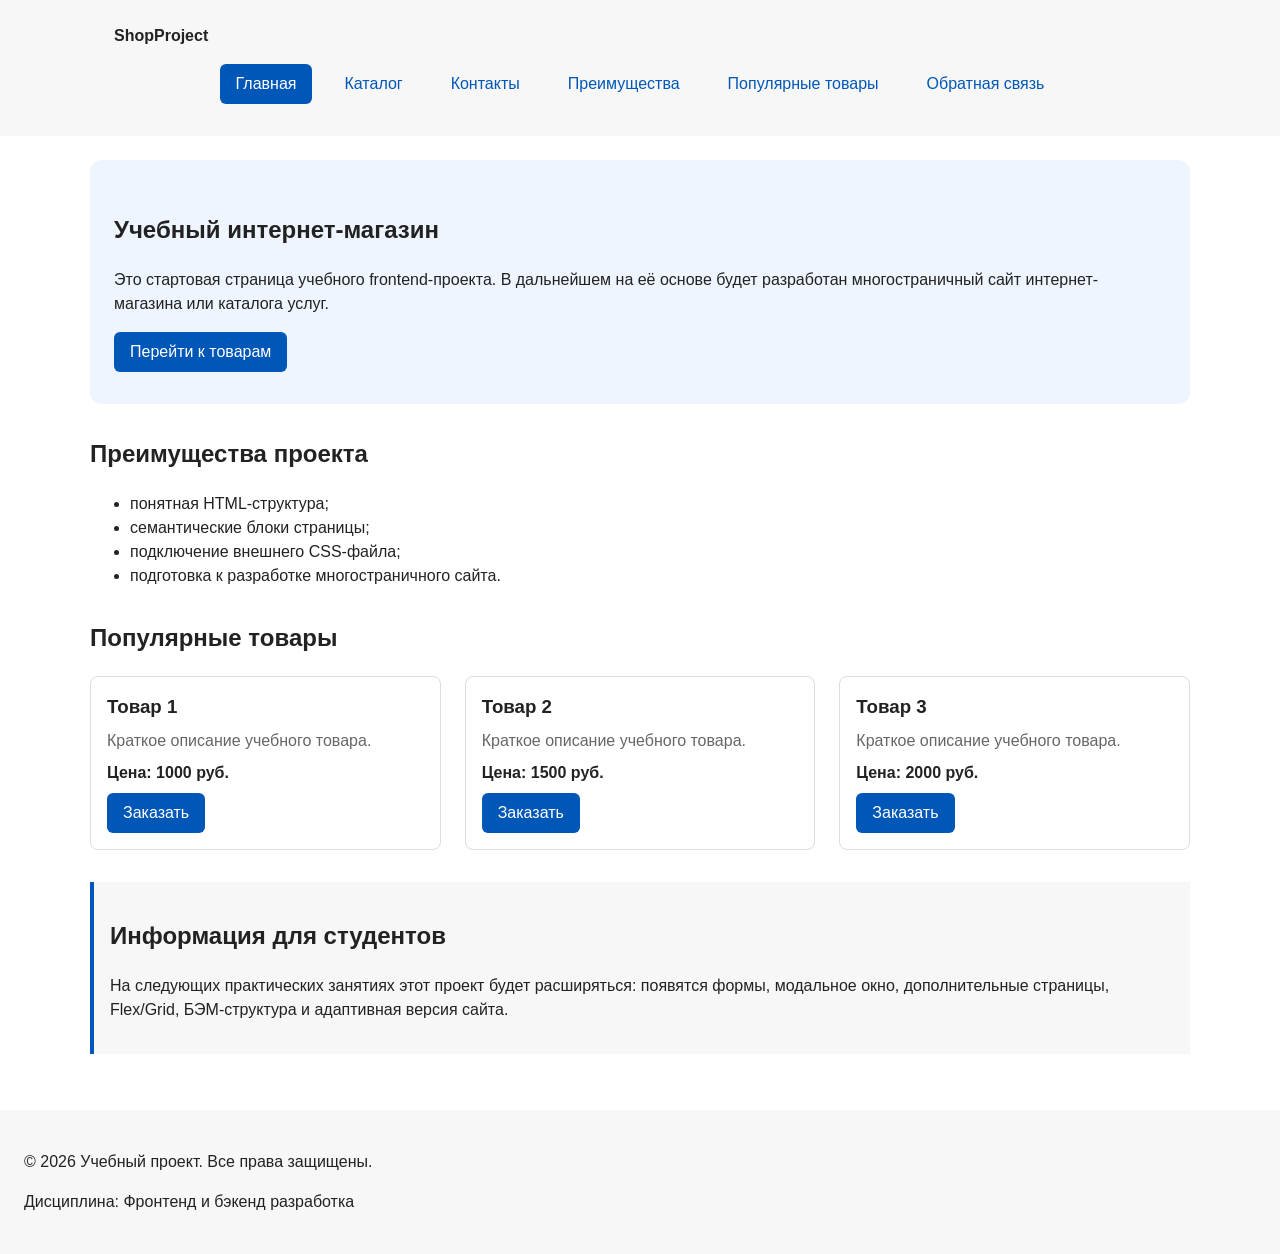
==== commit 3b828616: "refactor: apply BEM naming to CSS classes" ====
--- a/index.html
+++ b/index.html
@@ -13,18 +13,18 @@
 
 </head>
 <body>
-  <header>
-  <div class="site-header">
-    <a class="site-logo" href="index.html">ShopProject</a>
+  <header class="site-header">
+  <div class="site-header__inner">
+    <a class="site-header__logo" href="index.html">ShopProject</a>
 
     <nav class="site-nav" aria-label="Основная навигация">
       <ul class="site-nav__list">
-        <li><a href="index.html">Главная</a></li>
-        <li><a href="catalog.html">Каталог</a></li>
-        <li><a href="contacts.html">Контакты</a></li>
-        <li><a href="index.html#advantages">Преимущества</a></li>
-        <li><a href="index.html#popular">Популярные товары</a></li>
-        <li><a href="index.html#contacts">Обратная связь</a></li>
+        <li class="site-nav__item"><a class="site-nav__link site-nav__link--active" href="index.html">Главная</a></li>
+        <li class="site-nav__item"><a class="site-nav__link" href="catalog.html">Каталог</a></li>
+        <li class="site-nav__item"><a class="site-nav__link" href="contacts.html">Контакты</a></li>
+        <li class="site-nav__item"><a class="site-nav__link" href="index.html#advantages">Преимущества</a></li>
+        <li class="site-nav__item"><a class="site-nav__link" href="index.html#popular">Популярные товары</a></li>
+        <li class="site-nav__item"><a class="site-nav__link" href="index.html#contacts">Обратная связь</a></li>
       </ul>
     </nav>
   </div>
@@ -39,7 +39,7 @@
       В дальнейшем на её основе будет разработан многостраничный сайт
       интернет-магазина или каталога услуг.
     </p>
-    <a class="button" href="#popular">Перейти к товарам</a>
+    <a class="button button--primary" href="#popular">Перейти к товарам</a>
   </section>
 
 
@@ -60,28 +60,28 @@
 
   <div class="products-grid">
     <article class="product-card">
-      <h3>Товар 1</h3>
-      <p>Краткое описание учебного товара.</p>
-      <p>Цена: 1000 руб.</p>
-      <button class="button product-card__button" type="button" data-product="Товар 1">
+      <h3 class="product-card__title">Товар 1</h3>
+      <p class="product-card__description">Краткое описание учебного товара.</p>
+      <p class="product-card__price">Цена: 1000 руб.</p>
+      <button class="button button--primary product-card__button" type="button" data-product="Товар 1">
         Заказать
       </button>
     </article>
 
     <article class="product-card">
-      <h3>Товар 2</h3>
-      <p>Краткое описание учебного товара.</p>
-      <p>Цена: 1500 руб.</p>
-      <button class="button product-card__button" type="button" data-product="Товар 2">
+      <h3 class="product-card__title">Товар 2</h3>
+      <p class="product-card__description">Краткое описание учебного товара.</p>
+      <p class="product-card__price">Цена: 1500 руб.</p>
+      <button class="button button--primary product-card__button" type="button" data-product="Товар 2">
         Заказать
       </button>
     </article>
 
     <article class="product-card">
-      <h3>Товар 3</h3>
-      <p>Краткое описание учебного товара.</p>
-      <p>Цена: 2000 руб.</p>
-      <button class="button product-card__button" type="button" data-product="Товар 3">
+      <h3 class="product-card__title">Товар 3</h3>
+      <p class="product-card__description">Краткое описание учебного товара.</p>
+      <p class="product-card__price">Цена: 2000 руб.</p>
+      <button class="button button--primary product-card__button" type="button" data-product="Товар 3">
         Заказать
       </button>
     </article>
@@ -101,20 +101,21 @@
 
 </main>
 
-<footer id="contacts">
+<footer class="site-footer" id="contacts">
   <p>&copy; 2026 Учебный проект. Все права защищены.</p>
   <p>Дисциплина: Фронтенд и бэкенд разработка</p>
 </footer>
 
 <dialog class="order-dialog" id="order-dialog" aria-labelledby="order-dialog-title">
-  <h2 id="order-dialog-title">Оформление заявки</h2>
+  <h2 class="order-dialog__title" id="order-dialog-title">Оформление заявки</h2>
 
   <form class="order-form" id="order-form" action="#" method="post" novalidate>
     <input id="selected-product" name="selected-product" type="hidden">
 
-    <div class="form-field">
-      <label for="order-name">Имя</label>
-      <input
+    <div class="order-form__field">
+      <label class="order-form__label" for="order-name">Имя</label>
+      <input
+        class="order-form__input"
         id="order-name"
         name="name"
         type="text"
@@ -125,9 +126,10 @@
       >
     </div>
 
-    <div class="form-field">
-      <label for="order-email">E-mail</label>
-      <input
+    <div class="order-form__field">
+      <label class="order-form__label" for="order-email">E-mail</label>
+      <input
+        class="order-form__input"
         id="order-email"
         name="email"
         type="email"
@@ -137,9 +139,10 @@
       >
     </div>
 
-    <div class="form-field">
-      <label for="order-phone">Телефон</label>
-      <input
+    <div class="order-form__field">
+      <label class="order-form__label" for="order-phone">Телефон</label>
+      <input
+        class="order-form__input"
         id="order-phone"
         name="phone"
         type="tel"
@@ -151,18 +154,19 @@
       <small>Формат: +7 (900) 000-00-00</small>
     </div>
 
-    <div class="form-field">
-      <label for="order-date">Дата связи</label>
-      <input
+    <div class="order-form__field">
+      <label class="order-form__label" for="order-date">Дата связи</label>
+      <input
+        class="order-form__input"
         id="order-date"
         name="date"
         type="date"
       >
     </div>
 
-    <div class="form-field">
-      <label for="order-topic">Тема заявки</label>
-      <select id="order-topic" name="topic" required>
+    <div class="order-form__field">
+      <label class="order-form__label" for="order-topic">Тема заявки</label>
+      <select class="order-form__select" id="order-topic" name="topic" required>
         <option value="">Выберите тему</option>
         <option value="product">Заказ товара</option>
         <option value="consultation">Консультация</option>
@@ -170,9 +174,10 @@
       </select>
     </div>
 
-    <div class="form-field">
-      <label for="order-comment">Комментарий</label>
+    <div class="order-form__field">
+      <label class="order-form__label" for="order-comment">Комментарий</label>
       <textarea
+        class="order-form__textarea"
         id="order-comment"
         name="comment"
         rows="4"
@@ -180,9 +185,10 @@
       ></textarea>
     </div>
 
-    <div class="form-field form-field--checkbox">
-      <label>
+    <div class="order-form__field order-form__field--checkbox">
+      <label class="order-form__label">
         <input
+          class="order-form__input"
           id="order-agreement"
           name="agreement"
           type="checkbox"
@@ -192,9 +198,9 @@
       </label>
     </div>
 
-    <div class="form-actions">
-      <button type="button" id="close-order-dialog">Закрыть</button>
-      <button type="submit">Отправить заявку</button>
+    <div class="order-form__actions">
+      <button class="button button--secondary" type="button" id="close-order-dialog">Закрыть</button>
+      <button class="button button--primary" type="submit">Отправить заявку</button>
     </div>
   </form>
 </dialog>
--- a/css/style.css
+++ b/css/style.css
@@ -49,43 +49,29 @@
   background-color: var(--color-bg);
 }
 
+/*
+  Задаём внутренние отступы для основной области страницы.
+  Это делает содержимое визуально отделённым от краёв окна браузера.
+*/
+main {
+  padding: var(--space-lg);
+}
+
 /* ===============================
    3. Общие элементы интерфейса
    =============================== */
 
-/*
-  Задаём внутренние отступы для основных областей страницы.
-  Это делает содержимое визуально отделённым от краёв окна браузера.
-*/
-header,
-main,
-footer {
-  padding: var(--space-lg);
-}
-
-/*
-  Оформляем шапку страницы.
-  Пока используется простой светло-серый фон.
-*/
-header {
-  background-color: var(--color-surface);
-}
-
-/*
-  Оформляем подвал страницы тем же фоном,
-  чтобы визуально отделить его от основного содержимого.
-*/
-footer {
-  background-color: var(--color-surface);
-}
-
-/*
-  Ограничиваем ширину содержимого шапки,
-  чтобы оно не растягивалось слишком сильно на широких экранах.
-*/
-.site-header {
-  max-width: var(--container-width);
-  margin: 0 auto;
+a {
+  color: var(--color-primary);
+}
+
+a:hover {
+  color: var(--color-primary-dark);
+}
+
+a:focus-visible {
+  outline: 2px solid var(--color-primary);
+  outline-offset: 3px;
 }
 
 /*
@@ -94,19 +80,34 @@
 .button {
   display: inline-block;
   padding: var(--space-sm) var(--space-md);
+  border: none;
+  border-radius: var(--radius-sm);
+  font: inherit;
+  text-decoration: none;
+  cursor: pointer;
+}
+
+.button--primary {
   color: var(--color-white);
   background-color: var(--color-primary);
-  text-decoration: none;
-  border: none;
-  border-radius: var(--radius-sm);
-  cursor: pointer;
-}
-
-/*
-  Простое состояние наведения для кнопки.
-*/
-.button:hover {
+}
+
+/*
+  Простое состояние наведения для основной кнопки.
+*/
+.button--primary:hover {
   background-color: var(--color-primary-dark);
+}
+
+.button--secondary {
+  color: var(--color-primary);
+  background-color: transparent;
+  border: 1px solid var(--color-primary);
+}
+
+.button--secondary:hover {
+  color: var(--color-white);
+  background-color: var(--color-primary);
 }
 
 .button:focus-visible {
@@ -114,22 +115,10 @@
   outline-offset: 3px;
 }
 
-.button:disabled {
+.button:disabled,
+.button--disabled {
   opacity: 0.6;
   cursor: not-allowed;
-}
-
-a {
-  color: var(--color-primary);
-}
-
-a:hover {
-  color: var(--color-primary-dark);
-}
-
-a:focus-visible {
-  outline: 2px solid var(--color-primary);
-  outline-offset: 3px;
 }
 
 html {
@@ -141,15 +130,32 @@
   outline-offset: 4px;
 }
 
-
 /* ===============================
    4. Компоненты страницы
    =============================== */
 
 /*
+  Оформляем шапку страницы.
+  Пока используется простой светло-серый фон.
+*/
+.site-header {
+  background-color: var(--color-surface);
+}
+
+/*
+  Ограничиваем ширину содержимого шапки,
+  чтобы оно не растягивалось слишком сильно на широких экранах.
+*/
+.site-header__inner {
+  max-width: var(--container-width);
+  margin: 0 auto;
+  padding: var(--space-lg);
+}
+
+/*
   Оформляем текстовый логотип.
 */
-.site-logo {
+.site-header__logo {
   font-weight: bold;
   text-decoration: none;
   color: var(--color-text);
@@ -172,14 +178,14 @@
 /*
   Добавляем расстояние между пунктами меню.
 */
-.site-nav__list li {
+.site-nav__item {
   margin-bottom: var(--space-sm);
 }
 
 /*
   Оформляем ссылки меню.
 */
-.site-nav__list a {
+.site-nav__link {
   display: inline-block;
   padding: var(--space-sm) var(--space-md);
   color: var(--color-primary);
@@ -191,7 +197,17 @@
   При наведении мыши подчёркиваем ссылку.
   Подробно состояния интерфейса будут рассмотрены в практической работе 1.7.
 */
-.site-nav__list a:hover {
+.site-nav__link:hover {
+  color: var(--color-white);
+  background-color: var(--color-primary);
+}
+
+.site-nav__link:focus-visible {
+  outline: 2px solid var(--color-primary);
+  outline-offset: 3px;
+}
+
+.site-nav__link--active {
   color: var(--color-white);
   background-color: var(--color-primary);
 }
@@ -215,6 +231,12 @@
 
 .section h2 {
   margin-top: 0;
+}
+
+.products-grid {
+  display: grid;
+  grid-template-columns: repeat(3, 1fr);
+  gap: var(--space-lg);
 }
 
 /*
@@ -231,20 +253,31 @@
   background-color: var(--color-bg);
 }
 
-.product-card .button {
+.product-card:hover {
+  border-color: var(--color-primary);
+}
+
+/*
+  Убираем лишний верхний отступ у заголовка карточки.
+*/
+.product-card__title {
+  margin: 0;
+  color: var(--color-text);
+}
+
+.product-card__description {
+  margin: 0;
+  color: var(--color-muted);
+}
+
+.product-card__price {
+  margin: 0;
+  font-weight: 700;
+}
+
+.product-card__button {
   margin-top: auto;
   align-self: flex-start;
-}
-
-.product-card:hover {
-  border-color: var(--color-primary);
-}
-
-/*
-  Убираем лишний верхний отступ у заголовка карточки.
-*/
-.product-card h3 {
-  margin-top: 0;
 }
 
 /*
@@ -258,121 +291,6 @@
   background-color: var(--color-surface);
 }
 
-/* ===============================
-   5. Форма и модальное окно
-   =============================== */
-
-/*
-  Модальное окно.
-  Элемент dialog сам умеет открываться поверх страницы.
-*/
-.order-dialog {
-  width: min(100% - 32px, 560px);
-  padding: var(--space-lg);
-  border: none;
-  border-radius: var(--radius-lg);
-}
-
-/*
-  Затемнение фона за модальным окном.
-*/
-.order-dialog::backdrop {
-  background-color: rgba(0, 0, 0, 0.5);
-}
-
-/*
-  Поле формы.
-  Каждый блок получает нижний отступ.
-*/
-.form-field {
-  margin-bottom: var(--space-md);
-}
-
-/*
-  Подпись поля.
-*/
-.form-field label {
-  display: block;
-  margin-bottom: var(--space-xs);
-}
-
-/*
-  Основные поля формы.
-*/
-.form-field input,
-.form-field select,
-.form-field textarea {
-  width: 100%;
-  padding: 10px 12px;
-  border: 1px solid var(--color-border);
-  border-radius: var(--radius-sm);
-  font: inherit;
-}
-
-/*
-  Checkbox не должен занимать всю ширину.
-*/
-.form-field input[type="checkbox"] {
-  width: auto;
-}
-
-/*
-  Подсказка под полем телефона.
-*/
-.form-field small {
-  display: block;
-  margin-top: var(--space-xs);
-  color: var(--color-muted);
-}
-
-/*
-  Реакция поля при наведении.
-*/
-.form-field input:hover,
-.form-field select:hover,
-.form-field textarea:hover {
-  border-color: var(--color-primary);
-}
-
-/*
-  Видимый фокус для клавиатурной навигации.
-*/
-.form-field input:focus-visible,
-.form-field select:focus-visible,
-.form-field textarea:focus-visible,
-.form-actions button:focus-visible {
-  outline: 2px solid var(--color-primary);
-  outline-offset: 3px;
-}
-
-/*
-  Подсветка ошибочных полей.
-  Атрибут aria-invalid будет добавляться через JavaScript.
-*/
-[aria-invalid="true"] {
-  border-color: var(--color-danger);
-}
-
-/*
-  Кнопки формы.
-*/
-.form-actions {
-  display: flex;
-  gap: 12px;
-  margin-top: 20px;
-}
-
-/*
-  Сообщение об успешной отправке.
-*/
-.success-message {
-  max-width: var(--container-width);
-  margin: var(--space-lg) auto;
-  padding: var(--space-md);
-  border-left: 4px solid var(--color-success);
-  background-color: var(--color-success-bg);
-}
-
 .breadcrumbs {
   max-width: var(--container-width);
   margin: 0 auto var(--space-md);
@@ -380,19 +298,22 @@
   color: var(--color-muted);
 }
 
-.breadcrumbs a {
+.breadcrumbs__link {
   color: var(--color-primary);
 }
 
-.breadcrumbs span::before {
+.breadcrumbs__current::before {
   content: " / ";
   color: var(--color-muted);
 }
 
-.products-grid {
-  display: grid;
-  grid-template-columns: repeat(3, 1fr);
-  gap: var(--space-lg);
+/*
+  Оформляем подвал страницы тем же фоном,
+  чтобы визуально отделить его от основного содержимого.
+*/
+.site-footer {
+  background-color: var(--color-surface);
+  padding: var(--space-lg);
 }
 
 .catalog-layout {
@@ -444,3 +365,122 @@
   border-radius: var(--radius-sm);
   font: inherit;
 }
+
+/* ===============================
+   5. Форма и модальное окно
+   =============================== */
+
+/*
+  Модальное окно.
+  Элемент dialog сам умеет открываться поверх страницы.
+*/
+.order-dialog {
+  width: min(100% - 32px, 560px);
+  padding: var(--space-lg);
+  border: none;
+  border-radius: var(--radius-lg);
+}
+
+/*
+  Затемнение фона за модальным окном.
+*/
+.order-dialog::backdrop {
+  background-color: rgba(0, 0, 0, 0.5);
+}
+
+.order-dialog__title {
+  margin-top: 0;
+}
+
+/*
+  Поле формы.
+  Каждый блок получает нижний отступ.
+*/
+.order-form__field {
+  margin-bottom: var(--space-md);
+}
+
+/*
+  Подпись поля.
+*/
+.order-form__label {
+  display: block;
+  margin-bottom: var(--space-xs);
+}
+
+/*
+  Основные поля формы.
+*/
+.order-form__input,
+.order-form__select,
+.order-form__textarea {
+  width: 100%;
+  padding: 10px 12px;
+  border: 1px solid var(--color-border);
+  border-radius: var(--radius-sm);
+  font: inherit;
+}
+
+/*
+  Checkbox не должен занимать всю ширину.
+*/
+.order-form__input[type="checkbox"] {
+  width: auto;
+}
+
+/*
+  Подсказка под полем телефона.
+*/
+.order-form__field small {
+  display: block;
+  margin-top: var(--space-xs);
+  color: var(--color-muted);
+}
+
+/*
+  Реакция поля при наведении.
+*/
+.order-form__input:hover,
+.order-form__select:hover,
+.order-form__textarea:hover {
+  border-color: var(--color-primary);
+}
+
+/*
+  Видимый фокус для клавиатурной навигации.
+*/
+.order-form__input:focus-visible,
+.order-form__select:focus-visible,
+.order-form__textarea:focus-visible,
+.order-form__actions button:focus-visible {
+  outline: 2px solid var(--color-primary);
+  outline-offset: 3px;
+}
+
+/*
+  Подсветка ошибочных полей.
+  Атрибут aria-invalid будет добавляться через JavaScript.
+*/
+[aria-invalid="true"] {
+  border-color: var(--color-danger);
+}
+
+/*
+  Кнопки формы.
+*/
+.order-form__actions {
+  display: flex;
+  gap: 12px;
+  margin-top: 20px;
+}
+
+/*
+  Сообщение об успешной отправке.
+*/
+.success-message {
+  max-width: var(--container-width);
+  margin: var(--space-lg) auto;
+  padding: var(--space-md);
+  border-left: 4px solid var(--color-success);
+  background-color: var(--color-success-bg);
+}
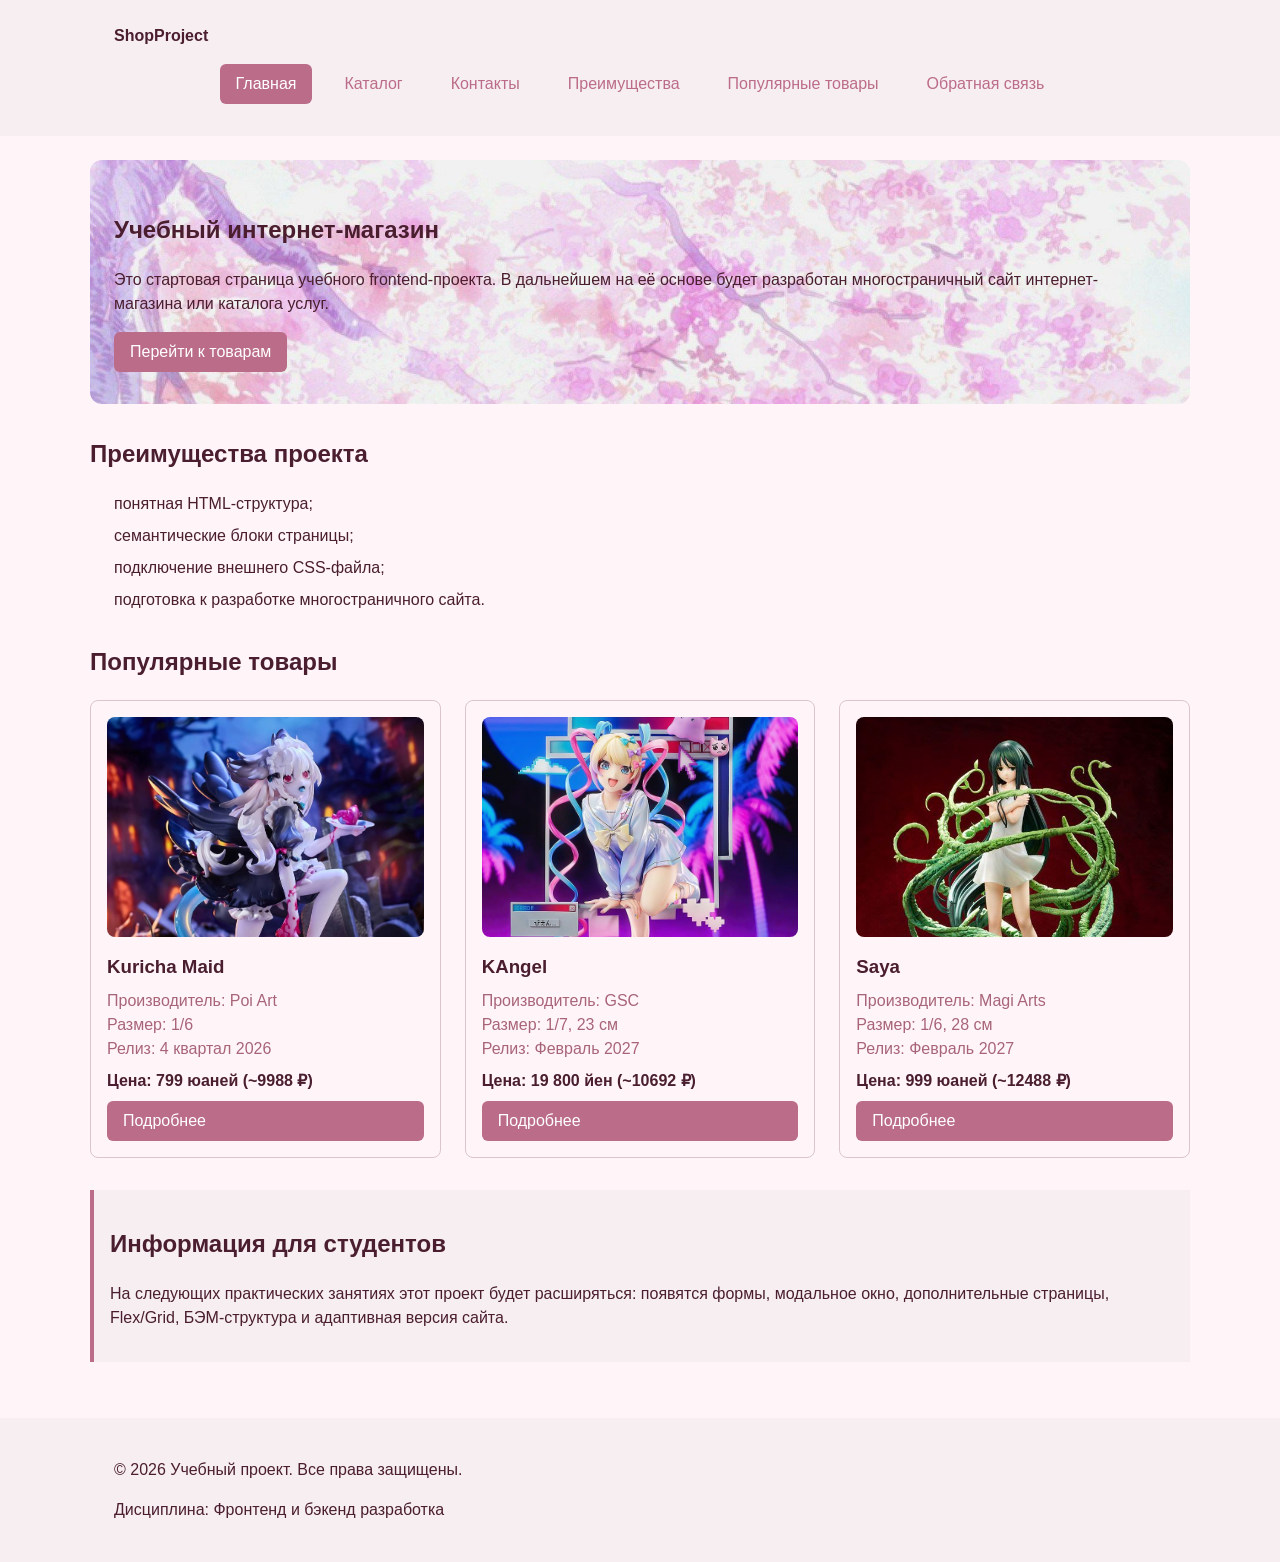
==== commit ab136756: "refactor: style and prices" ====
--- a/index.html
+++ b/index.html
@@ -10,204 +10,161 @@
   <meta property="og:title" content="Учебный интернет-магазин">
   <meta property="og:description" content="Учебный frontend-проект интернет-магазина.">
   <meta property="og:image" content="https://username.github.io/kr1-html-css-shop/images/preview.jpg">
-
 </head>
 <body>
   <header class="site-header">
-  <div class="site-header__inner">
-    <a class="site-header__logo" href="index.html">ShopProject</a>
+    <div class="site-header__inner">
+      <a class="site-header__logo" href="index.html">ShopProject</a>
+      <nav class="site-nav" aria-label="Основная навигация">
+        <ul class="site-nav__list">
+          <li class="site-nav__item"><a class="site-nav__link site-nav__link--active" href="index.html">Главная</a></li>
+          <li class="site-nav__item"><a class="site-nav__link" href="catalog.html">Каталог</a></li>
+          <li class="site-nav__item"><a class="site-nav__link" href="contacts.html">Контакты</a></li>
+          <li class="site-nav__item"><a class="site-nav__link" href="index.html#advantages">Преимущества</a></li>
+          <li class="site-nav__item"><a class="site-nav__link" href="index.html#popular">Популярные товары</a></li>
+          <li class="site-nav__item"><a class="site-nav__link" href="index.html#contacts">Обратная связь</a></li>
+        </ul>
+      </nav>
+    </div>
+  </header>
 
-    <nav class="site-nav" aria-label="Основная навигация">
-      <ul class="site-nav__list">
-        <li class="site-nav__item"><a class="site-nav__link site-nav__link--active" href="index.html">Главная</a></li>
-        <li class="site-nav__item"><a class="site-nav__link" href="catalog.html">Каталог</a></li>
-        <li class="site-nav__item"><a class="site-nav__link" href="contacts.html">Контакты</a></li>
-        <li class="site-nav__item"><a class="site-nav__link" href="index.html#advantages">Преимущества</a></li>
-        <li class="site-nav__item"><a class="site-nav__link" href="index.html#popular">Популярные товары</a></li>
-        <li class="site-nav__item"><a class="site-nav__link" href="index.html#contacts">Обратная связь</a></li>
+  <main>
+    <section class="hero">
+      <h1>Учебный интернет-магазин</h1>
+      <p>
+        Это стартовая страница учебного frontend-проекта.
+        В дальнейшем на её основе будет разработан многостраничный сайт
+        интернет-магазина или каталога услуг.
+      </p>
+      <a class="button button--primary" href="#popular">Перейти к товарам</a>
+    </section>
+
+    <section class="section" id="advantages">
+      <h2>Преимущества проекта</h2>
+      <ul class="advantages-list">
+        <li>понятная HTML-структура;</li>
+        <li>семантические блоки страницы;</li>
+        <li>подключение внешнего CSS-файла;</li>
+        <li>подготовка к разработке многостраничного сайта.</li>
       </ul>
-    </nav>
-  </div>
-</header>
+    </section>
 
+    <section class="section" id="popular">
+      <h2>Популярные товары</h2>
+      <div class="products-grid">
+        <article class="product-card" data-price="799" data-currency="CNY">
+          <img class="product-card__image" src="images/kuricha-maid.jpg" alt="Фигурка Kuricha Maid" width="400" height="400">
+          <h3 class="product-card__title">Kuricha Maid</h3>
+          <p class="product-card__description">
+            Производитель: Poi Art<br>
+            Размер: 1/6<br>
+            Релиз: 4 квартал 2026
+          </p>
+          <p class="product-card__price">Цена: 799 юаней<span class="product-card__price-rub"></span></p>
+          <a class="button button--primary" href="catalog.html">Подробнее</a>
+        </article>
 
-<main>
-  <section class="hero">
-    <h1>Учебный интернет-магазин</h1>
-    <p>
-      Это стартовая страница учебного frontend-проекта.
-      В дальнейшем на её основе будет разработан многостраничный сайт
-      интернет-магазина или каталога услуг.
-    </p>
-    <a class="button button--primary" href="#popular">Перейти к товарам</a>
-  </section>
+        <article class="product-card" data-price="19800" data-currency="JPY">
+          <img class="product-card__image" src="images/kangel.jpg" alt="Фигурка KAngel" width="400" height="400">
+          <h3 class="product-card__title">KAngel</h3>
+          <p class="product-card__description">
+            Производитель: GSC<br>
+            Размер: 1/7, 23 см<br>
+            Релиз: Февраль 2027
+          </p>
+          <p class="product-card__price">Цена: 19 800 йен<span class="product-card__price-rub"></span></p>
+          <a class="button button--primary" href="catalog.html">Подробнее</a>
+        </article>
 
+        <article class="product-card" data-price="999" data-currency="CNY">
+          <img class="product-card__image" src="images/saya.jpg" alt="Фигурка Saya" width="400" height="400">
+          <h3 class="product-card__title">Saya</h3>
+          <p class="product-card__description">
+            Производитель: Magi Arts<br>
+            Размер: 1/6, 28 см<br>
+            Релиз: Февраль 2027
+          </p>
+          <p class="product-card__price">Цена: 999 юаней<span class="product-card__price-rub"></span></p>
+          <a class="button button--primary" href="catalog.html">Подробнее</a>
+        </article>
+      </div>
+    </section>
 
-  <section class="section" id="advantages">
-    <h2>Преимущества проекта</h2>
+    <aside class="aside-info">
+      <h2>Информация для студентов</h2>
+      <p>
+        На следующих практических занятиях этот проект будет расширяться:
+        появятся формы, модальное окно, дополнительные страницы, Flex/Grid,
+        БЭМ-структура и адаптивная версия сайта.
+      </p>
+    </aside>
+  </main>
 
-    <ul class="advantages-list">
-      <li>понятная HTML-структура;</li>
-      <li>семантические блоки страницы;</li>
-      <li>подключение внешнего CSS-файла;</li>
-      <li>подготовка к разработке многостраничного сайта.</li>
-    </ul>
-  </section>
+  <footer class="site-footer" id="contacts">
+    <div class="site-footer__inner">
+      <p>&copy; 2026 Учебный проект. Все права защищены.</p>
+      <p>Дисциплина: Фронтенд и бэкенд разработка</p>
+    </div>
+  </footer>
 
+  <dialog class="order-dialog" id="order-dialog" aria-labelledby="order-dialog-title">
+    <h2 class="order-dialog__title" id="order-dialog-title">Оформление заявки</h2>
 
-  <section class="section" id="popular">
-  <h2>Популярные товары</h2>
+    <form class="order-form" id="order-form" action="#" method="post" novalidate>
+      <input id="selected-product" name="selected-product" type="hidden">
 
-  <div class="products-grid">
-    <article class="product-card">
-      <h3 class="product-card__title">Товар 1</h3>
-      <p class="product-card__description">Краткое описание учебного товара.</p>
-      <p class="product-card__price">Цена: 1000 руб.</p>
-      <button class="button button--primary product-card__button" type="button" data-product="Товар 1">
-        Заказать
-      </button>
-    </article>
+      <div class="order-form__field">
+        <label class="order-form__label" for="order-name">Имя</label>
+        <input class="order-form__input" id="order-name" name="name" type="text" placeholder="Введите ваше имя" minlength="2" autocomplete="given-name" required>
+      </div>
 
-    <article class="product-card">
-      <h3 class="product-card__title">Товар 2</h3>
-      <p class="product-card__description">Краткое описание учебного товара.</p>
-      <p class="product-card__price">Цена: 1500 руб.</p>
-      <button class="button button--primary product-card__button" type="button" data-product="Товар 2">
-        Заказать
-      </button>
-    </article>
+      <div class="order-form__field">
+        <label class="order-form__label" for="order-email">E-mail</label>
+        <input class="order-form__input" id="order-email" name="email" type="email" placeholder="example@mail.ru" autocomplete="email" required>
+      </div>
 
-    <article class="product-card">
-      <h3 class="product-card__title">Товар 3</h3>
-      <p class="product-card__description">Краткое описание учебного товара.</p>
-      <p class="product-card__price">Цена: 2000 руб.</p>
-      <button class="button button--primary product-card__button" type="button" data-product="Товар 3">
-        Заказать
-      </button>
-    </article>
-  </div>
-</section>
+      <div class="order-form__field">
+        <label class="order-form__label" for="order-phone">Телефон</label>
+        <input class="order-form__input" id="order-phone" name="phone" type="tel" inputmode="tel" placeholder="+7 (900) 000-00-00" pattern="^\+7 \(\d{3}\) \d{3}-\d{2}-\d{2}$" required>
+        <small>Формат: +7 (900) 000-00-00</small>
+      </div>
 
+      <div class="order-form__field">
+        <label class="order-form__label" for="order-date">Дата связи</label>
+        <input class="order-form__input" id="order-date" name="date" type="date">
+      </div>
 
+      <div class="order-form__field">
+        <label class="order-form__label" for="order-topic">Тема заявки</label>
+        <select class="order-form__select" id="order-topic" name="topic" required>
+          <option value="">Выберите тему</option>
+          <option value="product">Заказ товара</option>
+          <option value="consultation">Консультация</option>
+          <option value="delivery">Доставка</option>
+        </select>
+      </div>
 
-  <aside class="aside-info">
-    <h2>Информация для студентов</h2>
-    <p>
-      На следующих практических занятиях этот проект будет расширяться:
-      появятся формы, модальное окно, дополнительные страницы, Flex/Grid,
-      БЭМ-структура и адаптивная версия сайта.
-    </p>
-  </aside>
+      <div class="order-form__field">
+        <label class="order-form__label" for="order-comment">Комментарий</label>
+        <textarea class="order-form__textarea" id="order-comment" name="comment" rows="4" placeholder="Укажите дополнительную информацию"></textarea>
+      </div>
 
-</main>
+      <div class="order-form__field order-form__field--checkbox">
+        <label class="order-form__label">
+          <input class="order-form__input" id="order-agreement" name="agreement" type="checkbox" required>
+          Я согласен на обработку данных
+        </label>
+      </div>
 
-<footer class="site-footer" id="contacts">
-  <p>&copy; 2026 Учебный проект. Все права защищены.</p>
-  <p>Дисциплина: Фронтенд и бэкенд разработка</p>
-</footer>
+      <div class="order-form__actions">
+        <button class="button button--secondary" type="button" id="close-order-dialog">Закрыть</button>
+        <button class="button button--primary" type="submit">Отправить заявку</button>
+      </div>
+    </form>
+  </dialog>
 
-<dialog class="order-dialog" id="order-dialog" aria-labelledby="order-dialog-title">
-  <h2 class="order-dialog__title" id="order-dialog-title">Оформление заявки</h2>
-
-  <form class="order-form" id="order-form" action="#" method="post" novalidate>
-    <input id="selected-product" name="selected-product" type="hidden">
-
-    <div class="order-form__field">
-      <label class="order-form__label" for="order-name">Имя</label>
-      <input
-        class="order-form__input"
-        id="order-name"
-        name="name"
-        type="text"
-        placeholder="Введите ваше имя"
-        minlength="2"
-        autocomplete="given-name"
-        required
-      >
-    </div>
-
-    <div class="order-form__field">
-      <label class="order-form__label" for="order-email">E-mail</label>
-      <input
-        class="order-form__input"
-        id="order-email"
-        name="email"
-        type="email"
-        placeholder="example@mail.ru"
-        autocomplete="email"
-        required
-      >
-    </div>
-
-    <div class="order-form__field">
-      <label class="order-form__label" for="order-phone">Телефон</label>
-      <input
-        class="order-form__input"
-        id="order-phone"
-        name="phone"
-        type="tel"
-        inputmode="tel"
-        placeholder="+7 (900) 000-00-00"
-        pattern="^\+7 \(\d{3}\) \d{3}-\d{2}-\d{2}$"
-        required
-      >
-      <small>Формат: +7 (900) 000-00-00</small>
-    </div>
-
-    <div class="order-form__field">
-      <label class="order-form__label" for="order-date">Дата связи</label>
-      <input
-        class="order-form__input"
-        id="order-date"
-        name="date"
-        type="date"
-      >
-    </div>
-
-    <div class="order-form__field">
-      <label class="order-form__label" for="order-topic">Тема заявки</label>
-      <select class="order-form__select" id="order-topic" name="topic" required>
-        <option value="">Выберите тему</option>
-        <option value="product">Заказ товара</option>
-        <option value="consultation">Консультация</option>
-        <option value="delivery">Доставка</option>
-      </select>
-    </div>
-
-    <div class="order-form__field">
-      <label class="order-form__label" for="order-comment">Комментарий</label>
-      <textarea
-        class="order-form__textarea"
-        id="order-comment"
-        name="comment"
-        rows="4"
-        placeholder="Укажите дополнительную информацию"
-      ></textarea>
-    </div>
-
-    <div class="order-form__field order-form__field--checkbox">
-      <label class="order-form__label">
-        <input
-          class="order-form__input"
-          id="order-agreement"
-          name="agreement"
-          type="checkbox"
-          required
-        >
-        Я согласен на обработку данных
-      </label>
-    </div>
-
-    <div class="order-form__actions">
-      <button class="button button--secondary" type="button" id="close-order-dialog">Закрыть</button>
-      <button class="button button--primary" type="submit">Отправить заявку</button>
-    </div>
-  </form>
-</dialog>
-
-<p class="success-message" id="success-message" hidden>
-  Форма успешно отправлена!
-</p>
-
+  <p class="success-message" id="success-message" hidden>
+    Форма успешно отправлена!
+  </p>
 </body>
 </html>
--- a/css/style.css
+++ b/css/style.css
@@ -4,19 +4,19 @@
 
 :root {
   /* Основные цвета проекта */
-  --color-bg: #ffffff;
-  --color-text: #222222;
-  --color-muted: #666666;
-  --color-primary: #0057b8;
-  --color-primary-dark: #003f86;
-  --color-border: #dddddd;
-  --color-surface: #f7f7f7;
-  --color-surface-accent: #eef5ff;
+  --color-bg: #fff5f8;
+  --color-text: #4a1e2e;
+  --color-muted: #a86478;
+  --color-primary: #bb6c88;
+  --color-primary-dark: #a45d75;
+  --color-surface: #f7eef1;
+  --color-surface-accent: #ebd2da;
+  --color-border: #dcc5cd;
   --color-danger: #b00020;
   --color-success: #168a2f;
   --color-success-bg: #eefaf0;
   --color-white: #ffffff;
-
+  
   /* Отступы */
   --space-xs: 4px;
   --space-sm: 8px;
@@ -96,6 +96,7 @@
   Простое состояние наведения для основной кнопки.
 */
 .button--primary:hover {
+  color: var(--color-white);
   background-color: var(--color-primary-dark);
 }
 
@@ -220,7 +221,10 @@
   max-width: var(--container-width);
   margin: 0 auto var(--space-xl);
   padding: var(--space-xl) var(--space-lg);
-  background-color: var(--color-surface-accent);
+  background-image: url('../images/bg.jpg');
+  background-size: cover;
+  background-position: center;
+  background-repeat: no-repeat;
   border-radius: var(--radius-lg);
 }
 
@@ -257,6 +261,15 @@
   border-color: var(--color-primary);
 }
 
+.product-card__image {
+  display: block;
+  width: 100%;
+  height: 220px;
+  object-fit: cover;
+  object-position: 50% 30%;
+  border-radius: var(--radius-md);
+  margin-bottom: var(--space-sm);
+}
 /*
   Убираем лишний верхний отступ у заголовка карточки.
 */
@@ -313,6 +326,11 @@
 */
 .site-footer {
   background-color: var(--color-surface);
+}
+
+.site-footer__inner {
+  max-width: var(--container-width);
+  margin: 0 auto;
   padding: var(--space-lg);
 }
 
@@ -335,6 +353,19 @@
 
 .catalog-products {
   grid-area: products;
+}
+
+.advantages-list {
+  list-style: none;
+  padding: 0;
+  margin: 0;
+  display: grid;
+  gap: var(--space-sm);
+}
+
+.advantages-list li {
+  position: relative;
+  padding-left: var(--space-lg);
 }
 
 .filters-form {
